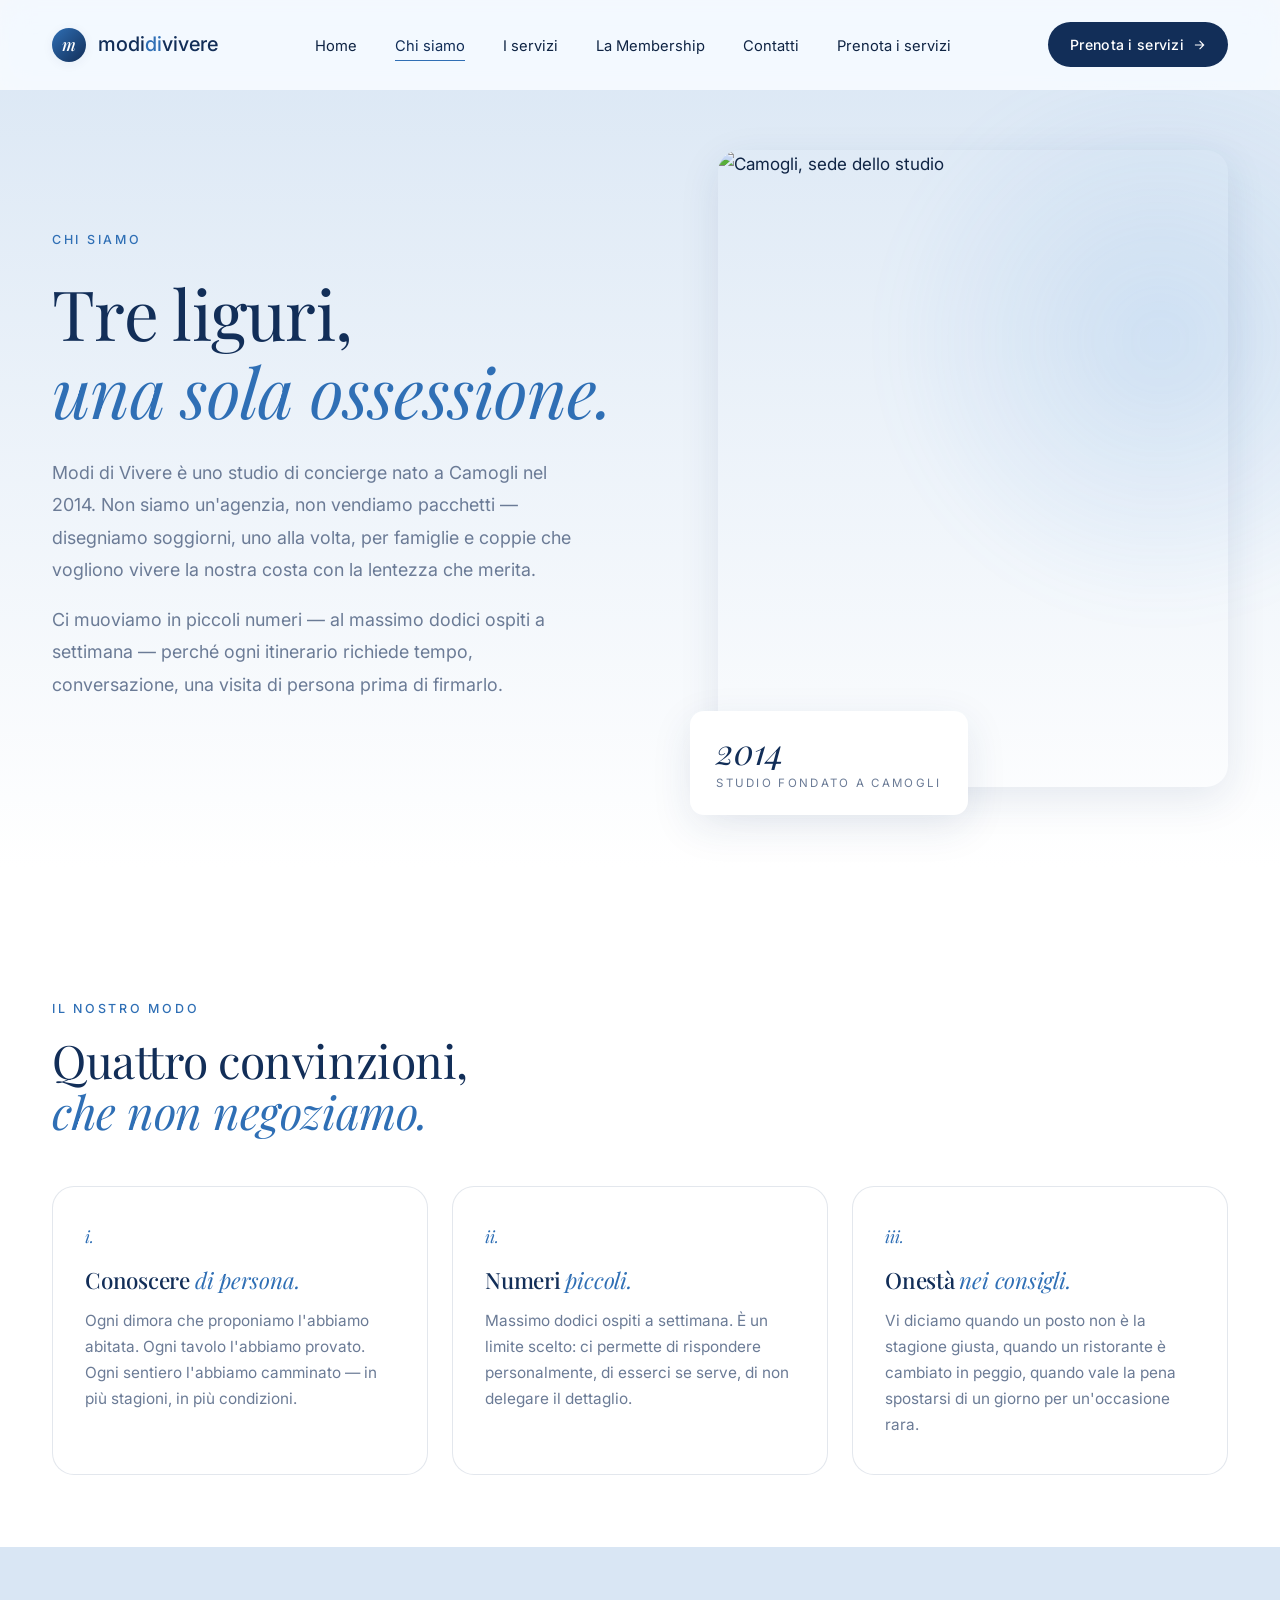
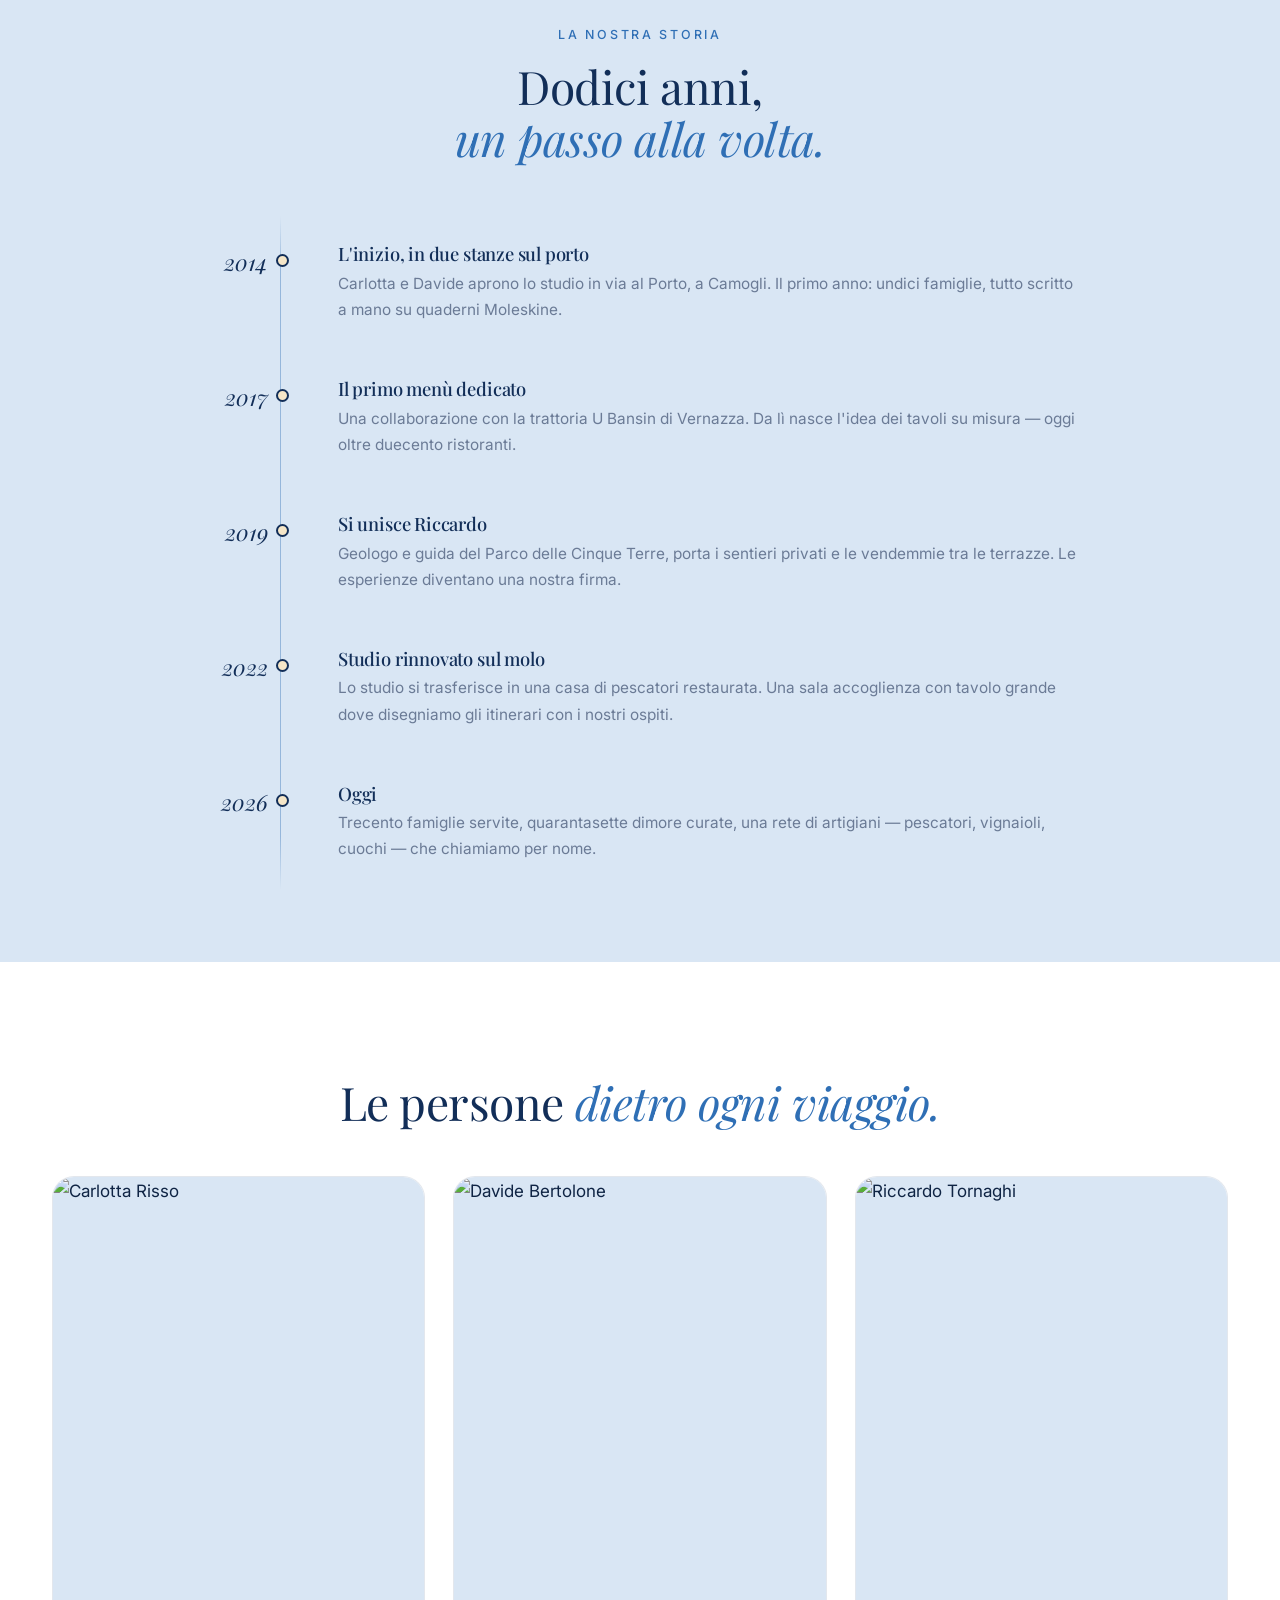
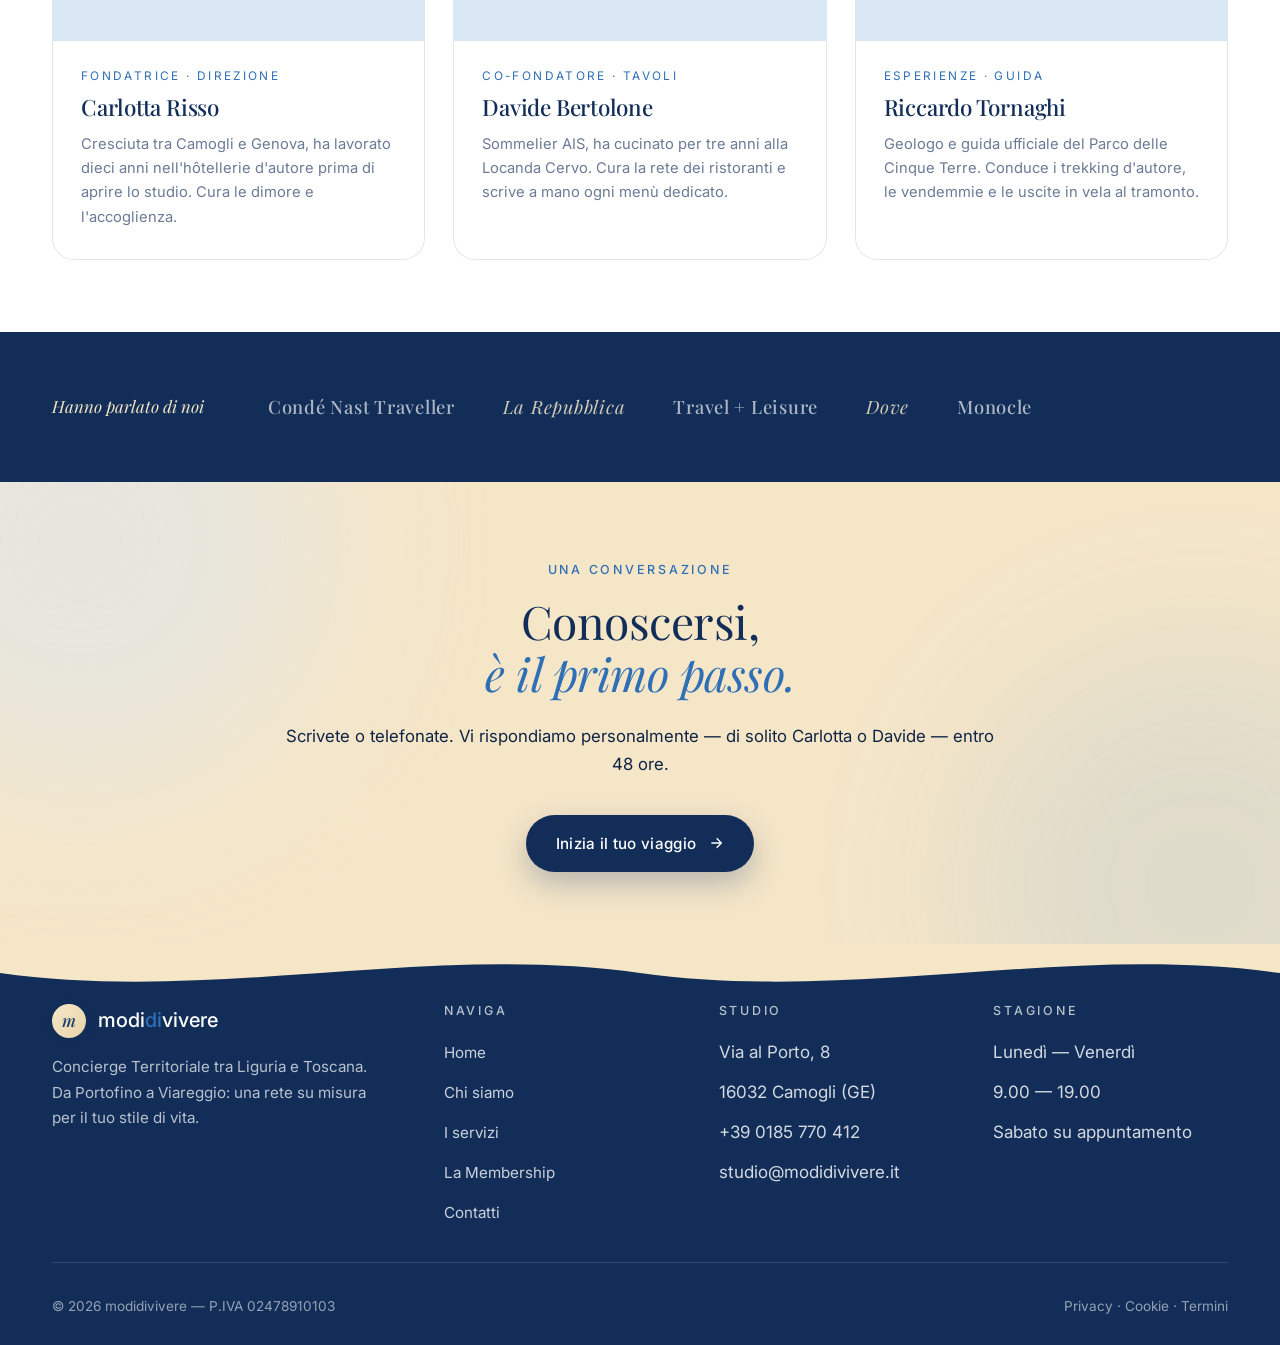
==== chi-siamo.html @ a349a798 "Initial commit — sito modidivivere pronto per Netlify - Rimosso banner aux (accreditamento/login) da" ====
<!doctype html>
<html lang="it">
<head>
<meta charset="utf-8">
<meta name="viewport" content="width=device-width, initial-scale=1">
<title>Chi siamo — modidivivere</title>
<link rel="preconnect" href="https://fonts.googleapis.com">
<link rel="preconnect" href="https://fonts.gstatic.com" crossorigin>
<link href="https://fonts.googleapis.com/css2?family=Playfair+Display:ital,wght@0,400;0,500;0,600;1,400;1,500&family=Inter:wght@300;400;500;600&display=swap" rel="stylesheet">
<link rel="stylesheet" href="styles.css">
<style>
.brand-name { font-family: var(--sans); font-weight: 500; letter-spacing: 0; }
.brand-name em { font-style: normal; font-weight: 500; color: var(--sea); }
</style>


<style>
/* —— Tweak modes — Stagione (palette/imagery) —— */
body[data-stagione="estate"]   { /* default — bright sky/sea, sand */ }
body[data-stagione="autunno"] {
  --sky: #F8E8D4;
  --sand: #E8C9A0;
  --sand-deep: #C99A6A;
  --sea: #B8763C;
  --navy: #5A2E18;
  --navy-soft: #7A4528;
  --ink: #3A1E0E;
  --muted: #8A6A52;
  --line: rgba(90, 46, 24, 0.14);
}
body[data-stagione="inverno"] {
  --sky: #E8EEF4;
  --sand: #D8DEE6;
  --sand-deep: #B8C2CE;
  --sea: #6B7B96;
  --navy: #1F2933;
  --navy-soft: #38444F;
  --ink: #14181E;
  --muted: #6B7280;
  --line: rgba(31, 41, 51, 0.14);
}
/* Seasonal hue overlay on hero/team imagery */
body[data-stagione="autunno"] .cs-hero-visual .frame img,
body[data-stagione="autunno"] .member-img img {
  filter: sepia(0.18) saturate(1.05) hue-rotate(-8deg) brightness(0.96);
}
body[data-stagione="inverno"] .cs-hero-visual .frame img,
body[data-stagione="inverno"] .member-img img {
  filter: saturate(0.55) brightness(0.95) contrast(1.02);
}
body[data-stagione="autunno"] .cs-hero,
body[data-stagione="autunno"] .story  { background: linear-gradient(180deg, var(--sky) 0%, white 100%); }
body[data-stagione="inverno"] .cs-hero,
body[data-stagione="inverno"] .story  { background: linear-gradient(180deg, var(--sky) 0%, white 100%); }
body[data-stagione="autunno"] .cs-closing { background: var(--sand); }
body[data-stagione="inverno"] .cs-closing { background: var(--sand); }

/* —— Tweak modes — Densità (whitespace/scale) —— */
body[data-densita="editoriale"] {
  --pad-section: 72px;
  --hero-img-ar: 3 / 4;
  --member-ar: 3 / 4;
  --serif-scale: 1.12;
}
body[data-densita="attuale"] {
  --pad-section: 72px;
  --hero-img-ar: 4 / 5;
  --member-ar: 4 / 5;
  --serif-scale: 1;
}
body[data-densita="compatto"] {
  --pad-section: 72px;
  --hero-img-ar: 16 / 11;
  --member-ar: 1 / 1;
  --serif-scale: 0.88;
}
.cs-hero    { padding: 160px 0 100px; }
.values, .story, .team { padding: var(--pad-section, 72px) 0; }
.cs-closing { padding: var(--pad-section, 72px) 0; }
.cs-hero-visual .frame { aspect-ratio: var(--hero-img-ar, 4 / 5); }
.member-img { aspect-ratio: var(--member-ar, 4 / 5); }
.cs-hero h1, .values-head h2, .story-head h2, .team-head h2, .cs-closing h2 {
  font-size: calc(clamp(2rem, 3.6vw, 3.2rem) * var(--serif-scale, 1));
}
.cs-hero h1 {
  font-size: calc(clamp(2.6rem, 5.4vw, 4.6rem) * var(--serif-scale, 1));
}
/* Compact: tighter card padding & gaps */
body[data-densita="compatto"] .value-card { padding: 24px 22px; }
body[data-densita="compatto"] .values-grid { gap: 14px; }
body[data-densita="compatto"] .team-grid { gap: 18px; }
body[data-densita="compatto"] .member-body { padding: 18px 20px 22px; }
body[data-densita="compatto"] .t-row { padding: 16px 0; }
/* Editorial: more breathing room */
body[data-densita="editoriale"] .value-card { padding: 48px 40px; }
body[data-densita="editoriale"] .values-grid { gap: 32px; }
body[data-densita="editoriale"] .team-grid { gap: 36px; }
body[data-densita="editoriale"] .t-row { padding: 38px 0; }

/* —— Tweak — Voce (subtle stylistic shift) —— */
body[data-voce="amici"] {
  --serif: 'Playfair Display', Georgia, serif;
}
body[data-voce="amici"] h1 em,
body[data-voce="amici"] h2 em,
body[data-voce="amici"] h3 em { letter-spacing: 0.01em; }
/* Voce shows/hides parallel copy versions */
.voice-studio { display: inline; }
.voice-amici  { display: none; }
body[data-voce="amici"] .voice-studio { display: none; }
body[data-voce="amici"] .voice-amici  { display: inline; }

/* —— Chi siamo page —— */
.cs-hero {
  padding: 150px 0 80px;
  background: linear-gradient(180deg, var(--sky) 0%, white 100%);
  position: relative;
  overflow: hidden;
}
.cs-hero::before {
  content: '';
  position: absolute;
  top: 60px; right: -160px;
  width: 560px; height: 560px;
  border-radius: 50%;
  background: radial-gradient(circle, rgba(74,144,217,0.16) 0%, transparent 70%);
  filter: blur(20px);
}
.cs-hero-grid {
  display: grid;
  grid-template-columns: 1.15fr 1fr;
  gap: 80px;
  align-items: center;
  position: relative;
}
.cs-hero h1 {
  font-size: clamp(2.6rem, 5.4vw, 4.6rem);
  margin: 22px 0 28px;
}
.cs-hero h1 em { font-style: italic; color: var(--sea); font-weight: 400; }
.cs-hero p.lead {
  color: var(--muted);
  font-size: 1.12rem;
  line-height: 1.8;
  max-width: 540px;
  margin-bottom: 12px;
}
.cs-hero p.lead + p.lead { margin-top: 18px; }

.cs-hero-visual {
  position: relative;
}
.cs-hero-visual .frame {
  border-radius: var(--radius-lg);
  overflow: hidden;
  aspect-ratio: 4 / 5;
  box-shadow: var(--shadow-md);
}
.cs-hero-visual .frame img {
  width: 100%; height: 100%;
  object-fit: cover;
  transition: transform 1.2s ease;
}
.cs-hero-visual:hover .frame img { transform: scale(1.04); }
.cs-hero-visual .since {
  position: absolute;
  bottom: -28px; left: -28px;
  background: white;
  padding: 22px 26px;
  border-radius: var(--radius);
  box-shadow: var(--shadow-md);
}
.cs-hero-visual .since .num {
  font-family: var(--serif);
  font-size: 2.2rem;
  font-style: italic;
  color: var(--navy);
  line-height: 1;
}
.cs-hero-visual .since .lbl {
  display: block;
  margin-top: 6px;
  font-size: 0.72rem;
  letter-spacing: 0.2em;
  text-transform: uppercase;
  color: var(--muted);
}

/* —— Manifesto / valori —— */
.values {
  padding: 72px 0;
  background: white;
}
.values-head { max-width: 720px; margin-bottom: 48px; }
.values-head h2 { margin-top: 14px; }
.values-head h2 em { font-style: italic; color: var(--sea); font-weight: 400; }
.values-grid {
  display: grid;
  grid-template-columns: repeat(3, 1fr);
  gap: 24px;
}
.value-card {
  padding: 36px 32px;
  background: white;
  border: 1px solid var(--line);
  border-radius: var(--radius-lg);
  transition: transform 0.5s ease, box-shadow 0.5s ease, border-color 0.5s ease;
}
.value-card:hover {
  transform: translateY(-4px);
  box-shadow: var(--shadow-md);
  border-color: rgba(74, 144, 217, 0.3);
}
.value-card .num {
  font-family: var(--serif);
  font-style: italic;
  font-size: 1.05rem;
  color: var(--sea);
  margin-bottom: 18px;
}
.value-card h3 {
  font-size: 1.4rem;
  margin-bottom: 14px;
}
.value-card h3 em { font-style: italic; color: var(--sea); font-weight: 400; }
.value-card p {
  color: var(--muted);
  font-size: 0.96rem;
  line-height: 1.7;
}

/* —— Storia (timeline) —— */
.story {
  padding: 72px 0;
  background: var(--sky);
}
.story-head { text-align: center; margin-bottom: 52px; max-width: 680px; margin-left: auto; margin-right: auto; }
.story-head h2 { margin-top: 14px; }
.story-head h2 em { font-style: italic; color: var(--sea); font-weight: 400; }

.timeline {
  position: relative;
  max-width: 880px;
  margin: 0 auto;
}
.timeline::before {
  content: '';
  position: absolute;
  left: 80px; top: 0; bottom: 0;
  width: 1px;
  background: linear-gradient(to bottom, transparent, var(--sea) 8%, var(--sea) 92%, transparent);
  opacity: 0.4;
}
.t-row {
  display: grid;
  grid-template-columns: 80px 1fr;
  gap: 40px;
  padding: 28px 0;
  position: relative;
}
.t-row .year {
  font-family: var(--serif);
  font-style: italic;
  font-size: 1.4rem;
  color: var(--navy);
  text-align: right;
  padding-right: 12px;
}
.t-row::before {
  content: '';
  position: absolute;
  left: 76px; top: 38px;
  width: 9px; height: 9px;
  border-radius: 50%;
  background: var(--sand);
  border: 2px solid var(--navy);
  z-index: 1;
}
.t-row .body {
  padding-left: 18px;
}
.t-row .body h4 {
  font-family: var(--serif);
  font-size: 1.15rem;
  font-weight: 500;
  color: var(--navy);
  margin-bottom: 6px;
}
.t-row .body p {
  color: var(--muted);
  font-size: 0.96rem;
  line-height: 1.7;
}

/* —— Team —— */
.team {
  padding: 72px 0;
  background: white;
}
.team-head { text-align: center; margin-bottom: 48px; max-width: 680px; margin-left: auto; margin-right: auto; }
.team-head h2 { margin-top: 14px; }
.team-head h2 em { font-style: italic; color: var(--sea); font-weight: 400; }

.team-grid {
  display: grid;
  grid-template-columns: repeat(3, 1fr);
  gap: 28px;
}
.member {
  background: white;
  border-radius: var(--radius-lg);
  overflow: hidden;
  border: 1px solid var(--line);
  transition: transform 0.5s ease, box-shadow 0.5s ease;
}
.member:hover { transform: translateY(-4px); box-shadow: var(--shadow-md); }
.member-img {
  aspect-ratio: 4 / 5;
  background: var(--sky);
  position: relative;
  overflow: hidden;
}
.member-img img {
  width: 100%; height: 100%;
  object-fit: cover;
  transition: transform 1.2s ease;
}
.member:hover .member-img img { transform: scale(1.05); }
.member-body { padding: 26px 28px 30px; }
.member-body .role {
  font-size: 0.74rem;
  letter-spacing: 0.2em;
  text-transform: uppercase;
  color: var(--sea);
  margin-bottom: 8px;
}
.member-body h3 {
  font-size: 1.4rem;
  margin-bottom: 12px;
}
.member-body p {
  color: var(--muted);
  font-size: 0.92rem;
  line-height: 1.65;
}

/* —— Press strip —— */
.press {
  padding: 60px 0;
  background: var(--navy);
  color: white;
}
.press-inner {
  display: grid;
  grid-template-columns: auto 1fr;
  gap: 64px;
  align-items: center;
}
.press-inner .lbl {
  font-family: var(--serif);
  font-style: italic;
  font-size: 1.05rem;
  color: var(--sand);
}
.press-inner .marks {
  display: flex;
  flex-wrap: wrap;
  align-items: center;
  gap: 48px;
  color: rgba(255, 255, 255, 0.65);
  font-family: var(--serif);
  font-size: 1.15rem;
  font-weight: 500;
}
.press-inner .marks span {
  letter-spacing: 0.04em;
  transition: color 0.3s ease;
}
.press-inner .marks span:hover { color: white; }
.press-inner .marks span.italic {
  font-style: italic;
  color: rgba(245, 230, 200, 0.85);
}

/* —— Closing —— */
.cs-closing {
  padding: 72px 0;
  background: var(--sand);
  text-align: center;
  position: relative;
  overflow: hidden;
}
.cs-closing::before, .cs-closing::after {
  content: '';
  position: absolute;
  width: 480px; height: 480px;
  border-radius: 50%;
  filter: blur(80px);
  opacity: 0.5;
  z-index: 0;
}
.cs-closing::before { left: -160px; top: -180px; background: var(--sky); }
.cs-closing::after  { right: -160px; bottom: -180px; background: rgba(74, 144, 217, 0.25); }
.cs-closing-inner { position: relative; z-index: 1; max-width: 720px; margin: 0 auto; }
.cs-closing h2 { margin-bottom: 22px; }
.cs-closing h2 em { font-style: italic; color: var(--sea); font-weight: 400; }
.cs-closing p {
  color: var(--ink);
  font-size: 1.05rem;
  line-height: 1.7;
  margin-bottom: 36px;
  opacity: 0.85;
}

@media (max-width: 980px) {
  .cs-hero-grid { grid-template-columns: 1fr; gap: 56px; }
  .cs-hero-visual .since { left: 0; }
  .values-grid { grid-template-columns: 1fr; }
  .team-grid { grid-template-columns: 1fr 1fr; }
  .press-inner { grid-template-columns: 1fr; gap: 24px; }
}
@media (max-width: 560px) {
  .team-grid { grid-template-columns: 1fr; }
  .timeline::before { left: 60px; }
  .t-row { grid-template-columns: 60px 1fr; gap: 24px; }
  .t-row::before { left: 56px; }
}
</style>
</head>
<body data-stagione="estate" data-voce="studio" data-densita="attuale">


<!-- Navigation -->
<nav class="nav">
  <div class="nav-inner">
    <a href="index.html" class="brand">
      <span class="brand-mark">m</span>
      <span class="brand-name">modi<em>di</em>vivere</span>
    </a>
    <ul class="nav-links">
      <li><a href="index.html">Home</a></li>
      <li><a href="chi-siamo.html" class="active">Chi siamo</a></li>
      <li><a href="servizi.html">I servizi</a></li>
      <li><a href="membership.html">La Membership</a></li>
      <li><a href="contatti.html">Contatti</a></li>
    </ul>
    <a href="contatti.html" class="nav-cta">
      Prenota i servizi
      <svg width="14" height="14" viewBox="0 0 24 24" fill="none" stroke="currentColor" stroke-width="2"><path d="M5 12h14M13 5l7 7-7 7"/></svg>
    </a>
    <button class="menu-btn" aria-label="Menu" aria-expanded="false">
      <svg class="icon-hamburger" width="24" height="24" viewBox="0 0 24 24" fill="none" stroke="currentColor" stroke-width="2"><path d="M3 6h18M3 12h18M3 18h18"/></svg>
      <svg class="icon-close" width="24" height="24" viewBox="0 0 24 24" fill="none" stroke="currentColor" stroke-width="2"><path d="M18 6L6 18M6 6l12 12"/></svg>
    </button>
  </div>
</nav>

<!-- ——— Hero ——— -->
<header class="cs-hero" data-screen-label="04 Chi siamo — Hero">
  <div class="container">
    <div class="cs-hero-grid">
      <div>
        <span class="eyebrow reveal">Chi siamo</span>
        <h1 class="reveal delay-1"><span class="voice-studio">Tre liguri,<br><em>una sola ossessione.</em></span><span class="voice-amici">Tre amici di costa,<br><em>una sola passione.</em></span></h1>
        <p class="lead reveal delay-2"><span class="voice-studio">Modi di Vivere è uno studio di concierge nato a Camogli nel 2014. Non siamo un'agenzia, non vendiamo pacchetti — disegniamo soggiorni, uno alla volta, per famiglie e coppie che vogliono vivere la nostra costa con la lentezza che merita.</span><span class="voice-amici">Modi di Vivere è nato a Camogli nel 2014. Non siamo un'agenzia e non vendiamo pacchetti — ti disegniamo una settimana addosso, una alla volta, perché tu possa vivere la nostra costa con calma vera.</span></p>
        <p class="lead reveal delay-3"><span class="voice-studio">Ci muoviamo in piccoli numeri — al massimo dodici ospiti a settimana — perché ogni itinerario richiede tempo, conversazione, una visita di persona prima di firmarlo.</span><span class="voice-amici">Ci teniamo piccoli — al massimo dodici ospiti a settimana — perché ogni viaggio chiede tempo, una chiacchierata vera, e una visita di persona prima di darti la nostra parola.</span></p>
      </div>
      <div class="cs-hero-visual reveal delay-2">
        <div class="frame">
          <img src="https://images.unsplash.com/photo-1516483638261-f4dbaf036963?w=1000&q=80&auto=format&fit=crop" alt="Camogli, sede dello studio">
        </div>
        <div class="since">
          <div class="num">2014</div>
          <span class="lbl">Studio fondato a Camogli</span>
        </div>
      </div>
    </div>
  </div>
</header>

<!-- Wave divider -->
<div class="wave-divider" aria-hidden="true">
  <svg viewBox="0 0 1440 60" preserveAspectRatio="none">
    <path d="M0,30 C240,60 480,0 720,30 C960,60 1200,0 1440,30 L1440,60 L0,60 Z" fill="#FFFFFF"/>
  </svg>
</div>

<!-- ——— Valori ——— -->
<section class="values" data-screen-label="04 Chi siamo — Valori">
  <div class="container">
    <div class="values-head">
      <span class="eyebrow reveal">Il nostro modo</span>
      <h2 class="reveal delay-1">Quattro convinzioni,<br><em>che non negoziamo.</em></h2>
    </div>
    <div class="values-grid">
      <article class="value-card reveal">
        <div class="num">i.</div>
        <h3>Conoscere <em>di persona.</em></h3>
        <p><span class="voice-studio">Ogni dimora che proponiamo l'abbiamo abitata. Ogni tavolo l'abbiamo provato. Ogni sentiero l'abbiamo camminato — in più stagioni, in più condizioni.</span><span class="voice-amici">Ogni casa che ti proponiamo l'abbiamo dormita. Ogni tavolo l'abbiamo provato. Ogni sentiero l'abbiamo camminato — in tutte le stagioni.</span></p>
      </article>
      <article class="value-card reveal delay-1">
        <div class="num">ii.</div>
        <h3>Numeri <em>piccoli.</em></h3>
        <p><span class="voice-studio">Massimo dodici ospiti a settimana. È un limite scelto: ci permette di rispondere personalmente, di esserci se serve, di non delegare il dettaglio.</span><span class="voice-amici">Massimo dodici ospiti a settimana. È una scelta: così ti rispondiamo noi, ci siamo se serve, e non passiamo il dettaglio a nessun altro.</span></p>
      </article>
      <article class="value-card reveal delay-2">
        <div class="num">iii.</div>
        <h3>Onestà <em>nei consigli.</em></h3>
        <p><span class="voice-studio">Vi diciamo quando un posto non è la stagione giusta, quando un ristorante è cambiato in peggio, quando vale la pena spostarsi di un giorno per un'occasione rara.</span><span class="voice-amici">Te lo diciamo quando un posto non è la stagione giusta, quando un ristorante è cambiato in peggio, quando vale la pena spostarsi di un giorno per qualcosa di raro.</span></p>
      </article>
    </div>
  </div>
</section>

<!-- ——— Storia ——— -->
<section class="story" data-screen-label="04 Chi siamo — Storia">
  <div class="container">
    <div class="story-head">
      <span class="eyebrow reveal">La nostra storia</span>
      <h2 class="reveal delay-1">Dodici anni,<br><em>un passo alla volta.</em></h2>
    </div>
    <div class="timeline">
      <div class="t-row reveal">
        <div class="year">2014</div>
        <div class="body">
          <h4>L'inizio, in due stanze sul porto</h4>
          <p>Carlotta e Davide aprono lo studio in via al Porto, a Camogli. Il primo anno: undici famiglie, tutto scritto a mano su quaderni Moleskine.</p>
        </div>
      </div>
      <div class="t-row reveal">
        <div class="year">2017</div>
        <div class="body">
          <h4>Il primo menù dedicato</h4>
          <p>Una collaborazione con la trattoria U Bansin di Vernazza. Da lì nasce l'idea dei tavoli su misura — oggi oltre duecento ristoranti.</p>
        </div>
      </div>
      <div class="t-row reveal">
        <div class="year">2019</div>
        <div class="body">
          <h4>Si unisce Riccardo</h4>
          <p>Geologo e guida del Parco delle Cinque Terre, porta i sentieri privati e le vendemmie tra le terrazze. Le esperienze diventano una nostra firma.</p>
        </div>
      </div>
      <div class="t-row reveal">
        <div class="year">2022</div>
        <div class="body">
          <h4>Studio rinnovato sul molo</h4>
          <p>Lo studio si trasferisce in una casa di pescatori restaurata. Una sala accoglienza con tavolo grande dove disegniamo gli itinerari con i nostri ospiti.</p>
        </div>
      </div>
      <div class="t-row reveal">
        <div class="year">2026</div>
        <div class="body">
          <h4>Oggi</h4>
          <p>Trecento famiglie servite, quarantasette dimore curate, una rete di artigiani — pescatori, vignaioli, cuochi — che chiamiamo per nome.</p>
        </div>
      </div>
    </div>
  </div>
</section>

<!-- ——— Team ——— -->
<section class="team" data-screen-label="04 Chi siamo — Team">
  <div class="container">
    <div class="team-head">
      <span class="eyebrow reveal">Lo studio</span>
      <h2 class="reveal delay-1">Le persone <em>dietro ogni viaggio.</em></h2>
    </div>
    <div class="team-grid">
      <article class="member reveal">
        <div class="member-img">
          <img src="https://images.unsplash.com/photo-1573496359142-b8d87734a5a2?w=800&q=80&auto=format&fit=crop" alt="Carlotta Risso">
        </div>
        <div class="member-body">
          <div class="role">Fondatrice · Direzione</div>
          <h3>Carlotta Risso</h3>
          <p>Cresciuta tra Camogli e Genova, ha lavorato dieci anni nell'hôtellerie d'autore prima di aprire lo studio. Cura le dimore e l'accoglienza.</p>
        </div>
      </article>
      <article class="member reveal delay-1">
        <div class="member-img">
          <img src="https://images.unsplash.com/photo-1507003211169-0a1dd7228f2d?w=800&q=80&auto=format&fit=crop" alt="Davide Bertolone">
        </div>
        <div class="member-body">
          <div class="role">Co-fondatore · Tavoli</div>
          <h3>Davide Bertolone</h3>
          <p>Sommelier AIS, ha cucinato per tre anni alla Locanda Cervo. Cura la rete dei ristoranti e scrive a mano ogni menù dedicato.</p>
        </div>
      </article>
      <article class="member reveal delay-2">
        <div class="member-img">
          <img src="https://images.unsplash.com/photo-1530268729831-4b0b9e170218?w=800&q=80&auto=format&fit=crop" alt="Riccardo Tornaghi">
        </div>
        <div class="member-body">
          <div class="role">Esperienze · Guida</div>
          <h3>Riccardo Tornaghi</h3>
          <p>Geologo e guida ufficiale del Parco delle Cinque Terre. Conduce i trekking d'autore, le vendemmie e le uscite in vela al tramonto.</p>
        </div>
      </article>
    </div>
  </div>
</section>

<!-- ——— Press ——— -->
<section class="press">
  <div class="container">
    <div class="press-inner">
      <span class="lbl reveal">Hanno parlato di noi</span>
      <div class="marks reveal delay-1">
        <span>Condé Nast Traveller</span>
        <span class="italic">La Repubblica</span>
        <span>Travel + Leisure</span>
        <span class="italic">Dove</span>
        <span>Monocle</span>
      </div>
    </div>
  </div>
</section>

<!-- ——— Closing ——— -->
<section class="cs-closing">
  <div class="container">
    <div class="cs-closing-inner">
      <span class="eyebrow reveal">Una conversazione</span>
      <h2 class="reveal delay-1" style="margin-top: 14px;"><span class="voice-studio">Conoscersi,<br><em>è il primo passo.</em></span><span class="voice-amici">Conoscerci,<br><em>è il primo passo.</em></span></h2>
      <p class="reveal delay-2"><span class="voice-studio">Scrivete o telefonate. Vi rispondiamo personalmente — di solito Carlotta o Davide — entro 48 ore.</span><span class="voice-amici">Scrivici o chiamaci. Ti risponde uno di noi — di solito Carlotta o Davide — entro 48 ore.</span></p>
      <div class="reveal delay-3">
        <a href="contatti.html" class="btn btn-primary cta-float">
          Inizia il tuo viaggio
          <svg class="arrow" width="16" height="16" viewBox="0 0 24 24" fill="none" stroke="currentColor" stroke-width="2"><path d="M5 12h14M13 5l7 7-7 7"/></svg>
        </a>
      </div>
    </div>
  </div>
</section>

<!-- ——— Footer ——— -->
<footer class="footer on-sand">
  <div class="container">
    <div class="footer-grid">
      <div class="footer-brand">
        <a href="index.html" class="brand" style="color:white;">
          <span class="brand-mark" style="background:linear-gradient(135deg, #F5E6C8, #E8D4A8); color:#1B3A6B;">m</span>
          <span class="brand-name" style="color:white;">modi<em>di</em>vivere</span>
        </a>
        <p>Concierge Territoriale tra Liguria e Toscana. Da Portofino a Viareggio: una rete su misura per il tuo stile di vita.</p>
      </div>
      <div>
        <h4>Naviga</h4>
        <ul>
          <li><a href="index.html">Home</a></li>
          <li><a href="chi-siamo.html">Chi siamo</a></li>
          <li><a href="servizi.html">I servizi</a></li>
          <li><a href="membership.html">La Membership</a></li>
          <li><a href="contatti.html">Contatti</a></li>
        </ul>
      </div>
      <div>
        <h4>Studio</h4>
        <ul>
          <li>Via al Porto, 8</li>
          <li>16032 Camogli (GE)</li>
          <li>+39 0185 770 412</li>
          <li>studio@modidivivere.it</li>
        </ul>
      </div>
      <div>
        <h4>Stagione</h4>
        <ul>
          <li>Lunedì — Venerdì</li>
          <li>9.00 — 19.00</li>
          <li>Sabato su appuntamento</li>
        </ul>
      </div>
    </div>
    <div class="footer-bottom">
      <span>© 2026 modidivivere — P.IVA 02478910103</span>
      <span>Privacy · Cookie · Termini</span>
    </div>
  </div>
</footer>

<script src="app.js"></script>

</body>
</html>
---- styles.css ----
/* Modi di Vivere — shared styles */

:root {
  --white: #FFFFFF;
  --sky: #D9E6F4;
  --sea: #2F6FB5;
  --navy: #122E58;
  --navy-soft: #1F427A;
  --sand: #F5E6C8;
  --sand-deep: #E8D4A8;
  --ink: #0F2444;
  --muted: #6B7B96;
  --line: rgba(27, 58, 107, 0.12);
  --shadow-sm: 0 2px 12px rgba(27, 58, 107, 0.06);
  --shadow-md: 0 12px 40px rgba(27, 58, 107, 0.10);
  --shadow-lg: 0 24px 64px rgba(27, 58, 107, 0.16);
  --radius: 14px;
  --radius-lg: 22px;
  --serif: 'Playfair Display', 'Cormorant Garamond', Georgia, serif;
  --sans: 'Inter', system-ui, -apple-system, 'Helvetica Neue', sans-serif;
  --container: 1240px;
}

* { box-sizing: border-box; margin: 0; padding: 0; }

html { scroll-behavior: smooth; }

body {
  font-family: var(--sans);
  font-size: 17px;
  line-height: 1.65;
  color: var(--ink);
  background: var(--white);
  -webkit-font-smoothing: antialiased;
  text-rendering: optimizeLegibility;
}

img { max-width: 100%; display: block; }

a { color: inherit; text-decoration: none; }

h1, h2, h3, h4 {
  font-family: var(--serif);
  font-weight: 500;
  color: var(--navy);
  letter-spacing: -0.01em;
  line-height: 1.12;
  text-wrap: balance;
}

h1 { font-size: clamp(2.4rem, 5.2vw, 4.4rem); font-weight: 400; }
h2 { font-size: clamp(2rem, 3.6vw, 3.2rem); font-weight: 400; }
h3 { font-size: clamp(1.3rem, 1.8vw, 1.7rem); }

p { color: var(--ink); }

.italic { font-style: italic; font-family: var(--serif); font-weight: 400; color: var(--sea); }

.eyebrow {
  font-family: var(--sans);
  font-size: 0.78rem;
  font-weight: 500;
  letter-spacing: 0.22em;
  text-transform: uppercase;
  color: var(--sea);
}

.container {
  max-width: var(--container);
  margin: 0 auto;
  padding: 0 32px;
}

/* ——— Navigation ——— */
.nav {
  position: fixed;
  top: 0; left: 0; right: 0;
  z-index: 100;
  padding: 22px 0;
  background: rgba(255, 255, 255, 0.72);
  backdrop-filter: saturate(180%) blur(14px);
  -webkit-backdrop-filter: saturate(180%) blur(14px);
  border-bottom: 1px solid transparent;
  transition: background 0.3s ease, border-color 0.3s ease, padding 0.3s ease;
}
.nav.scrolled {
  background: rgba(255, 255, 255, 0.92);
  border-bottom-color: var(--line);
  padding: 14px 0;
}
.nav-inner {
  max-width: var(--container);
  margin: 0 auto;
  padding: 0 32px;
  display: flex;
  align-items: center;
  justify-content: space-between;
  gap: 24px;
}
.brand {
  display: flex;
  align-items: center;
  gap: 12px;
  font-family: var(--serif);
  color: var(--navy);
}
.brand-mark {
  width: 34px; height: 34px;
  border-radius: 50%;
  background: linear-gradient(135deg, var(--sea), var(--navy));
  display: grid; place-items: center;
  color: white;
  font-style: italic;
  font-size: 1.05rem;
  font-weight: 500;
  box-shadow: var(--shadow-sm);
}
.brand-name {
  font-size: 1.25rem;
  font-weight: 500;
  letter-spacing: 0.01em;
}
.brand-name em { font-style: italic; font-weight: 400; }

.nav-links {
  display: flex;
  align-items: center;
  gap: 38px;
  list-style: none;
}
.nav-links a {
  font-size: 0.92rem;
  color: var(--ink);
  position: relative;
  padding: 6px 0;
  transition: color 0.2s ease;
}
.nav-links a::after {
  content: '';
  position: absolute;
  bottom: 0; left: 0;
  width: 100%;
  height: 1px;
  background: var(--sea);
  transform: scaleX(0);
  transform-origin: right center;
  transition: transform 0.4s cubic-bezier(0.2, 0.7, 0.2, 1);
}
.nav-links a:hover { color: var(--navy); }
.nav-links a:hover::after,
.nav-links a.active::after {
  transform: scaleX(1);
  transform-origin: left center;
}
.nav-links a.active { color: var(--navy); }

.nav-cta {
  display: inline-flex;
  align-items: center;
  gap: 8px;
  padding: 11px 22px;
  background: var(--navy);
  color: white;
  border-radius: 999px;
  font-size: 0.88rem;
  font-weight: 500;
  letter-spacing: 0.02em;
  transition: transform 0.3s ease, box-shadow 0.3s ease, background 0.3s ease;
}
.nav-cta:hover {
  transform: translateY(-2px);
  box-shadow: 0 10px 24px rgba(27, 58, 107, 0.28);
  background: var(--navy-soft);
}

.menu-btn {
  display: none;
  background: none;
  border: none;
  cursor: pointer;
  color: var(--navy);
  width: 40px; height: 40px;
  border-radius: 8px;
  align-items: center;
  justify-content: center;
  transition: background 0.2s ease;
  flex-shrink: 0;
}
.menu-btn:hover { background: rgba(27, 58, 107, 0.07); }
.menu-btn .icon-close { display: none; }
.nav.menu-open .menu-btn .icon-hamburger { display: none; }
.nav.menu-open .menu-btn .icon-close { display: block; }

/* ——— Buttons ——— */
.btn {
  display: inline-flex;
  align-items: center;
  gap: 12px;
  padding: 16px 30px;
  border: none;
  border-radius: 999px;
  font-family: var(--sans);
  font-size: 0.95rem;
  font-weight: 500;
  letter-spacing: 0.02em;
  cursor: pointer;
  transition: transform 0.35s cubic-bezier(0.2, 0.7, 0.2, 1), box-shadow 0.35s ease, background 0.35s ease;
}
.btn-primary {
  background: var(--navy);
  color: white;
  box-shadow: 0 12px 30px rgba(27, 58, 107, 0.28);
}
.btn-primary:hover {
  transform: translateY(-3px);
  background: var(--navy-soft);
  box-shadow: 0 18px 40px rgba(27, 58, 107, 0.34);
}
.btn-ghost {
  background: rgba(255, 255, 255, 0.92);
  color: var(--navy);
  border: 1px solid var(--line);
  backdrop-filter: blur(12px);
}
.btn-ghost:hover {
  transform: translateY(-3px);
  border-color: var(--sea);
  box-shadow: var(--shadow-md);
}
.btn .arrow {
  display: inline-block;
  transition: transform 0.3s ease;
}
.btn:hover .arrow { transform: translateX(4px); }

/* ——— Wave divider ——— */
.wave-divider {
  width: 100%;
  display: block;
  line-height: 0;
}
.wave-divider svg { width: 100%; height: auto; display: block; }

/* ——— Footer ——— */
.footer {
  background: var(--navy);
  color: rgba(255, 255, 255, 0.82);
  padding: 60px 0 28px;
  position: relative;
  overflow: hidden;
}
.footer::before {
  content: '';
  position: absolute;
  top: -1px; left: 0; right: 0;
  height: 60px;
  background: url("data:image/svg+xml;utf8,<svg xmlns='http://www.w3.org/2000/svg' viewBox='0 0 1440 60' preserveAspectRatio='none'><path d='M0,30 C240,60 480,0 720,30 C960,60 1200,0 1440,30 L1440,0 L0,0 Z' fill='%23ffffff'/></svg>") no-repeat;
  background-size: cover;
}
/* Footer wave variants — match the colour of the section directly above */
.footer.on-sand::before {
  background-image: url("data:image/svg+xml;utf8,<svg xmlns='http://www.w3.org/2000/svg' viewBox='0 0 1440 60' preserveAspectRatio='none'><path d='M0,30 C240,60 480,0 720,30 C960,60 1200,0 1440,30 L1440,0 L0,0 Z' fill='%23F5E6C8'/></svg>");
}
.footer.on-sky::before {
  background-image: url("data:image/svg+xml;utf8,<svg xmlns='http://www.w3.org/2000/svg' viewBox='0 0 1440 60' preserveAspectRatio='none'><path d='M0,30 C240,60 480,0 720,30 C960,60 1200,0 1440,30 L1440,0 L0,0 Z' fill='%23D9E6F4'/></svg>");
}
/* When the section above is also navy, the filled wave disappears — draw a hairline trace instead */
.footer.on-navy::before {
  top: 0;
  height: 28px;
  background-image: url("data:image/svg+xml;utf8,<svg xmlns='http://www.w3.org/2000/svg' viewBox='0 0 1440 28' preserveAspectRatio='none'><path d='M0,14 C240,28 480,0 720,14 C960,28 1200,0 1440,14' fill='none' stroke='%23F5E6C8' stroke-width='1.2' opacity='0.45'/></svg>");
}
.footer-grid {
  display: grid;
  grid-template-columns: 1.5fr 1fr 1fr 1fr;
  gap: 40px;
  margin-bottom: 36px;
}
.footer h4 {
  color: white;
  font-family: var(--sans);
  font-size: 0.78rem;
  font-weight: 500;
  letter-spacing: 0.22em;
  text-transform: uppercase;
  margin-bottom: 20px;
  opacity: 0.7;
}
.footer ul { list-style: none; display: flex; flex-direction: column; gap: 12px; }
.footer ul a {
  color: rgba(255, 255, 255, 0.78);
  font-size: 0.95rem;
  transition: color 0.2s ease;
}
.footer ul a:hover { color: var(--sand); }
.footer-brand p {
  color: rgba(255, 255, 255, 0.7);
  font-size: 0.95rem;
  margin-top: 16px;
  max-width: 320px;
  line-height: 1.7;
}
.footer-bottom {
  display: flex;
  justify-content: space-between;
  align-items: center;
  padding-top: 32px;
  border-top: 1px solid rgba(255, 255, 255, 0.12);
  font-size: 0.85rem;
  color: rgba(255, 255, 255, 0.55);
  flex-wrap: wrap;
  gap: 16px;
}

/* ——— Reveal animation ——— */
.reveal {
  opacity: 0;
  transform: translateY(28px);
  transition: opacity 0.9s cubic-bezier(0.2, 0.7, 0.2, 1), transform 0.9s cubic-bezier(0.2, 0.7, 0.2, 1);
}
.reveal.in {
  opacity: 1;
  transform: translateY(0);
}
.reveal.delay-1 { transition-delay: 0.1s; }
.reveal.delay-2 { transition-delay: 0.22s; }
.reveal.delay-3 { transition-delay: 0.34s; }
.reveal.delay-4 { transition-delay: 0.46s; }

/* ——— Sections common ——— */
section { position: relative; }
.section-pad { padding: 72px 0; }
.section-pad-sm { padding: 48px 0; }

.section-head {
  max-width: 720px;
  margin: 0 auto 64px;
  text-align: center;
}
.section-head .eyebrow { display: block; margin-bottom: 14px; }
.section-head p {
  margin-top: 18px;
  color: var(--muted);
  font-size: 1.05rem;
  line-height: 1.7;
}

/* ——— Image placeholder framing ——— */
.img-frame {
  position: relative;
  border-radius: var(--radius-lg);
  overflow: hidden;
  box-shadow: var(--shadow-md);
  background: var(--sky);
}
.img-frame img {
  width: 100%;
  height: 100%;
  object-fit: cover;
  display: block;
  transition: transform 1.2s cubic-bezier(0.2, 0.7, 0.2, 1);
}
.img-frame:hover img { transform: scale(1.04); }

/* ——— Mobile ——— */
@media (max-width: 880px) {
  .container { padding: 0 22px; }
  .nav-inner { padding: 0 22px; }
  .nav-cta { display: none; }
  .menu-btn { display: flex; }
  .section-pad { padding: 56px 0; }
  .footer-grid { grid-template-columns: 1fr 1fr; gap: 32px; }

  /* Mobile nav panel */
  .nav-links {
    display: flex;
    flex-direction: column;
    position: absolute;
    top: 100%; left: 0; right: 0;
    background: var(--navy);
    padding: 0 22px;
    gap: 0;
    list-style: none;
    max-height: 0;
    overflow: hidden;
    opacity: 0;
    pointer-events: none;
    transition: max-height 0.38s cubic-bezier(0.4, 0, 0.2, 1),
                opacity 0.28s ease,
                padding 0.38s ease;
  }
  .nav.menu-open .nav-links {
    max-height: 480px;
    opacity: 1;
    pointer-events: auto;
    padding: 12px 22px 24px;
  }
  .nav-links li {
    border-bottom: 1px solid rgba(255,255,255,0.09);
  }
  .nav-links li:last-child { border-bottom: none; }
  .nav-links a {
    display: block;
    padding: 16px 0;
    font-size: 1.05rem;
    color: rgba(255,255,255,0.82);
    font-weight: 400;
  }
  .nav-links a:hover,
  .nav-links a.active { color: var(--sand); }
  .nav-links a::after { display: none; }

  /* Mobile CTA inside panel */
  .nav-links a.nav-mobile-cta {
    display: block;
    margin-top: 18px;
    padding: 14px 22px;
    background: white;
    color: var(--navy);
    border-radius: 999px;
    font-weight: 600;
    font-size: 0.95rem;
    text-align: center;
    transition: background 0.2s ease, transform 0.2s ease;
  }
  .nav-links a.nav-mobile-cta:hover {
    background: var(--sand);
    color: var(--navy);
    transform: translateY(-1px);
  }
}
@media (max-width: 520px) {
  .footer-grid { grid-template-columns: 1fr; }
  .footer-bottom { flex-direction: column; align-items: flex-start; }
}
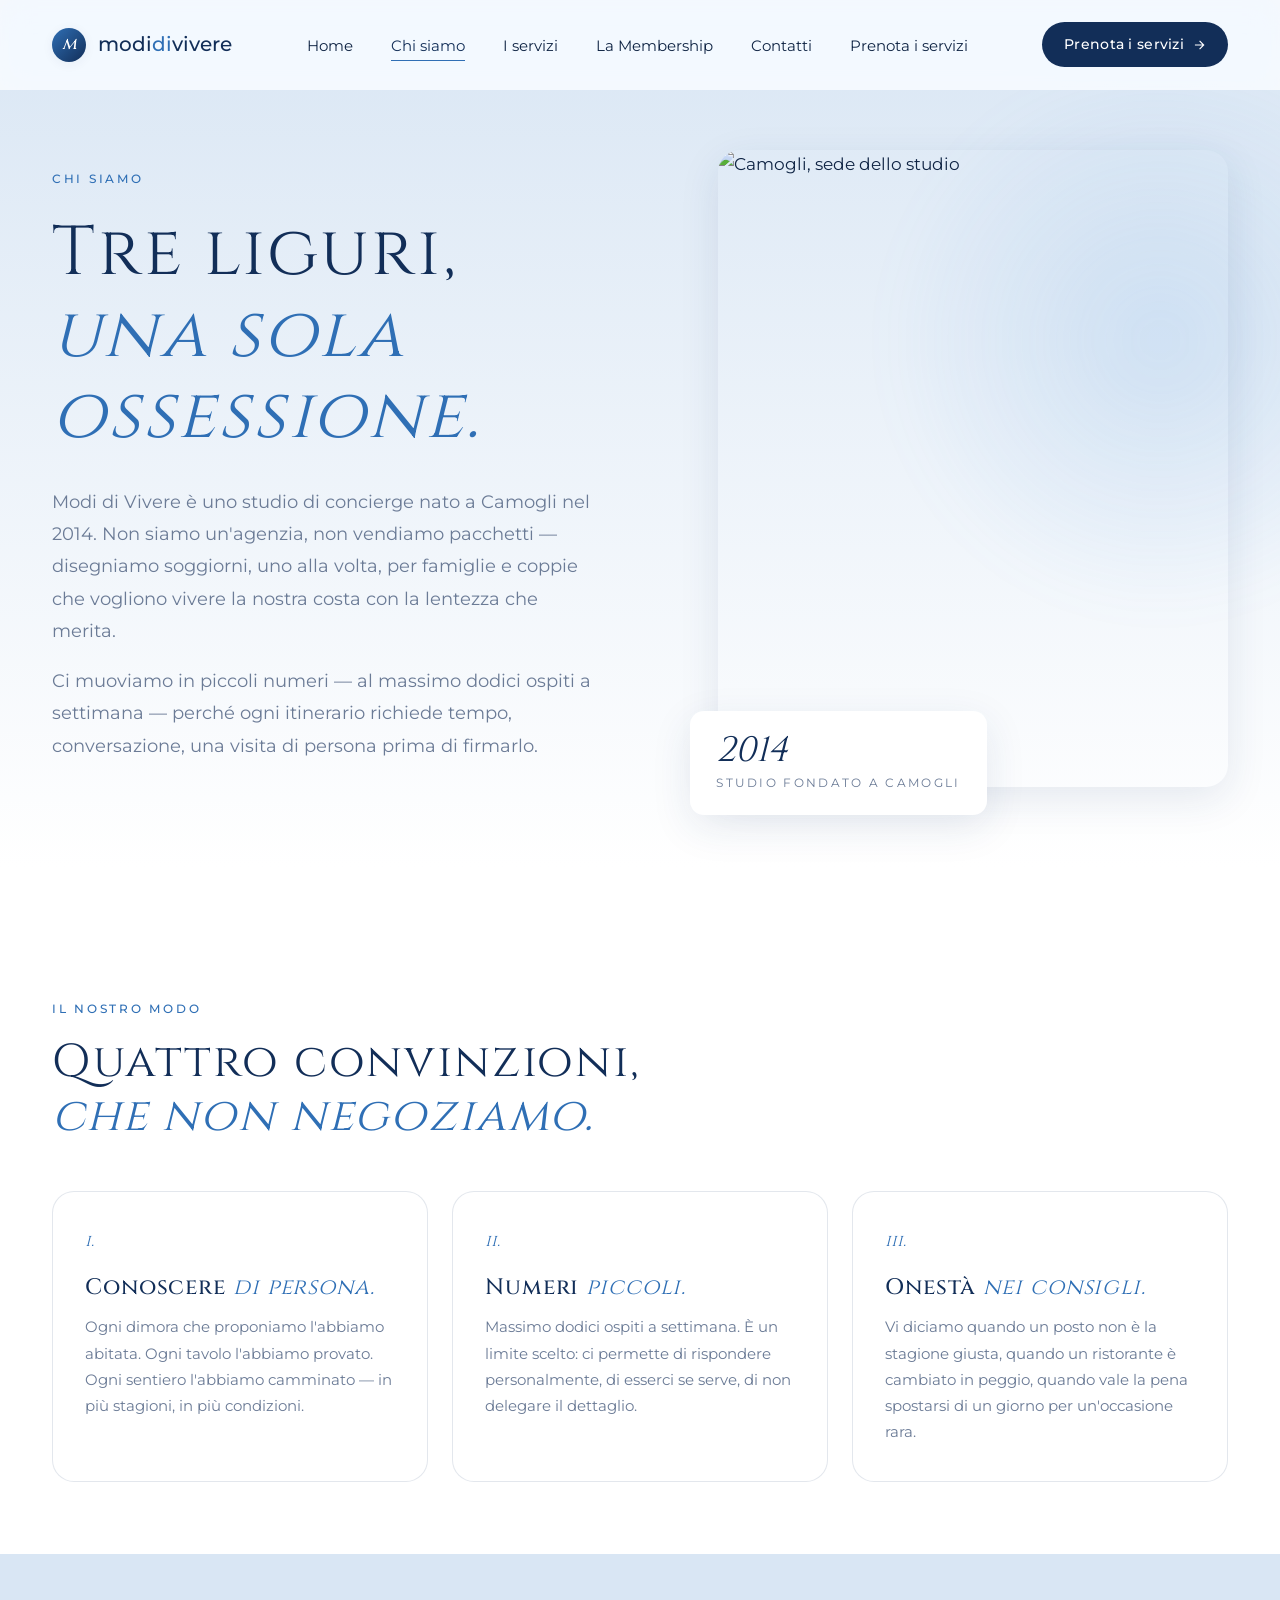
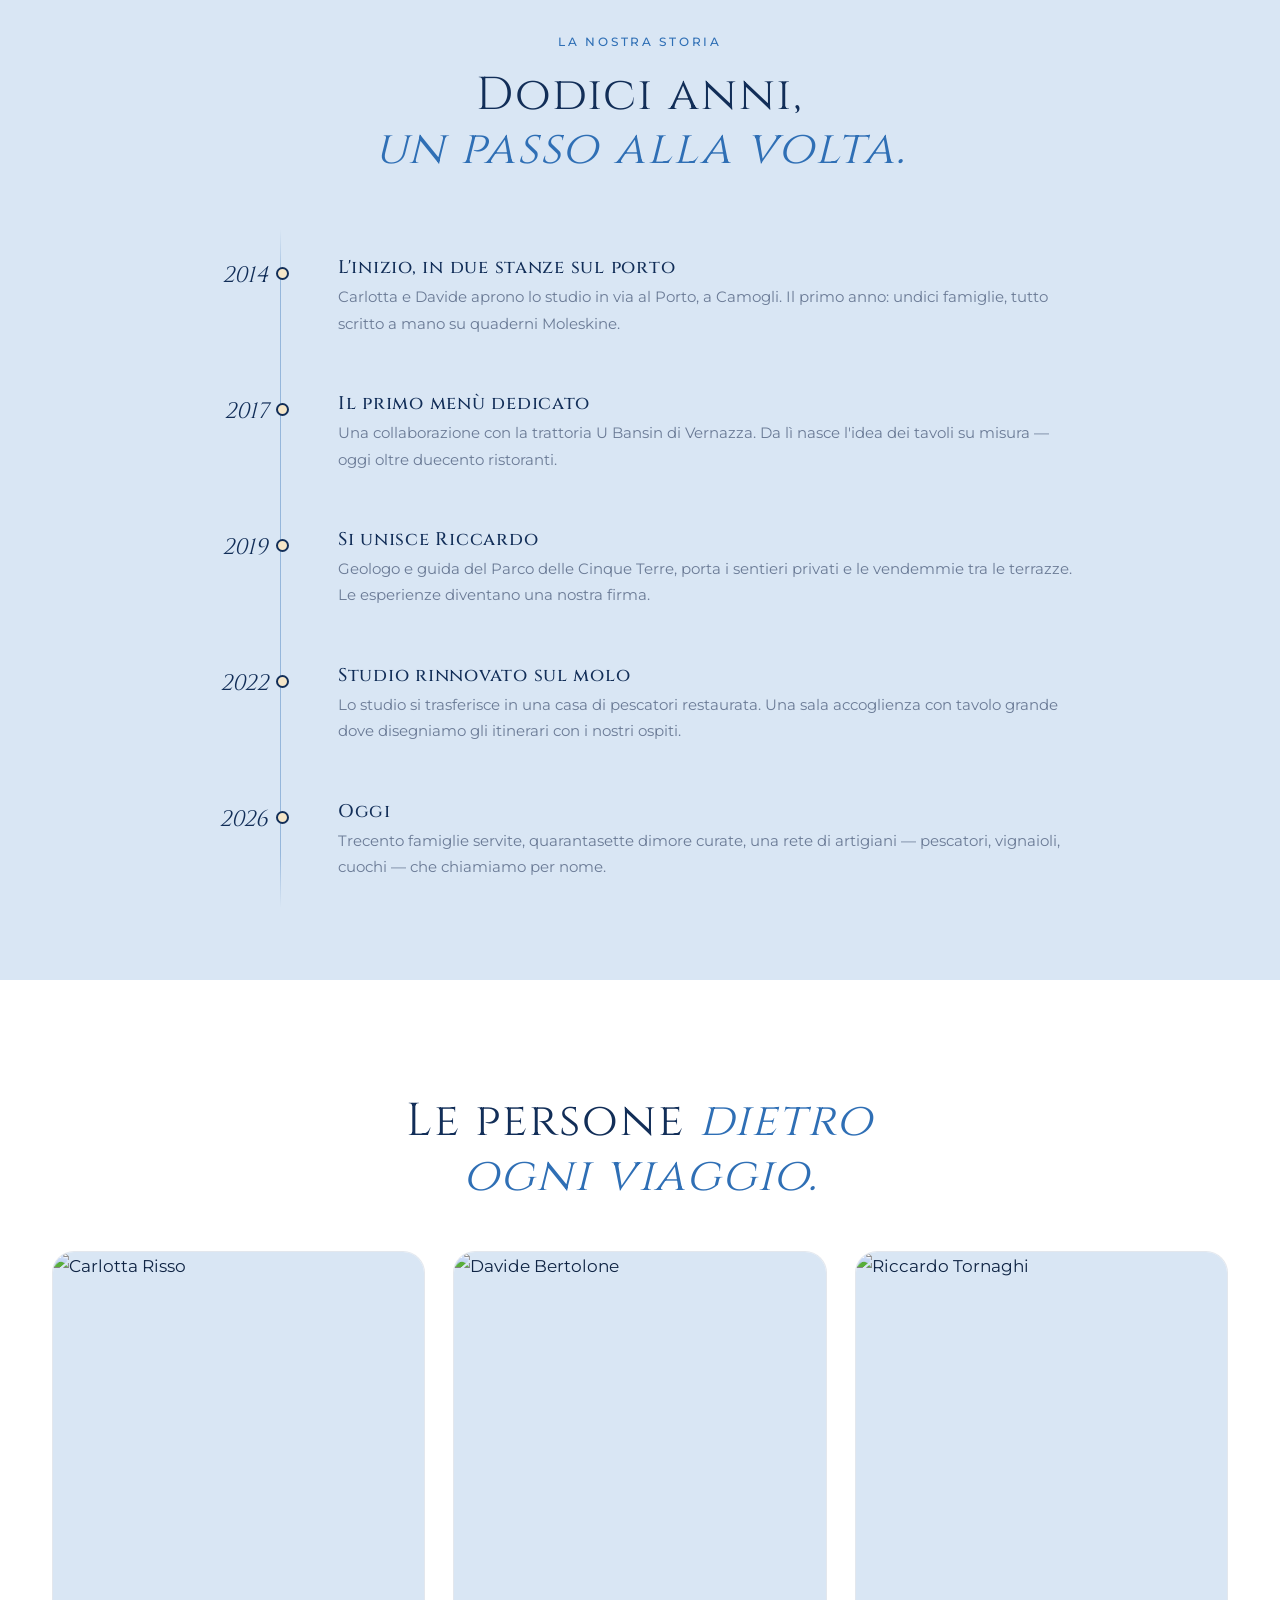
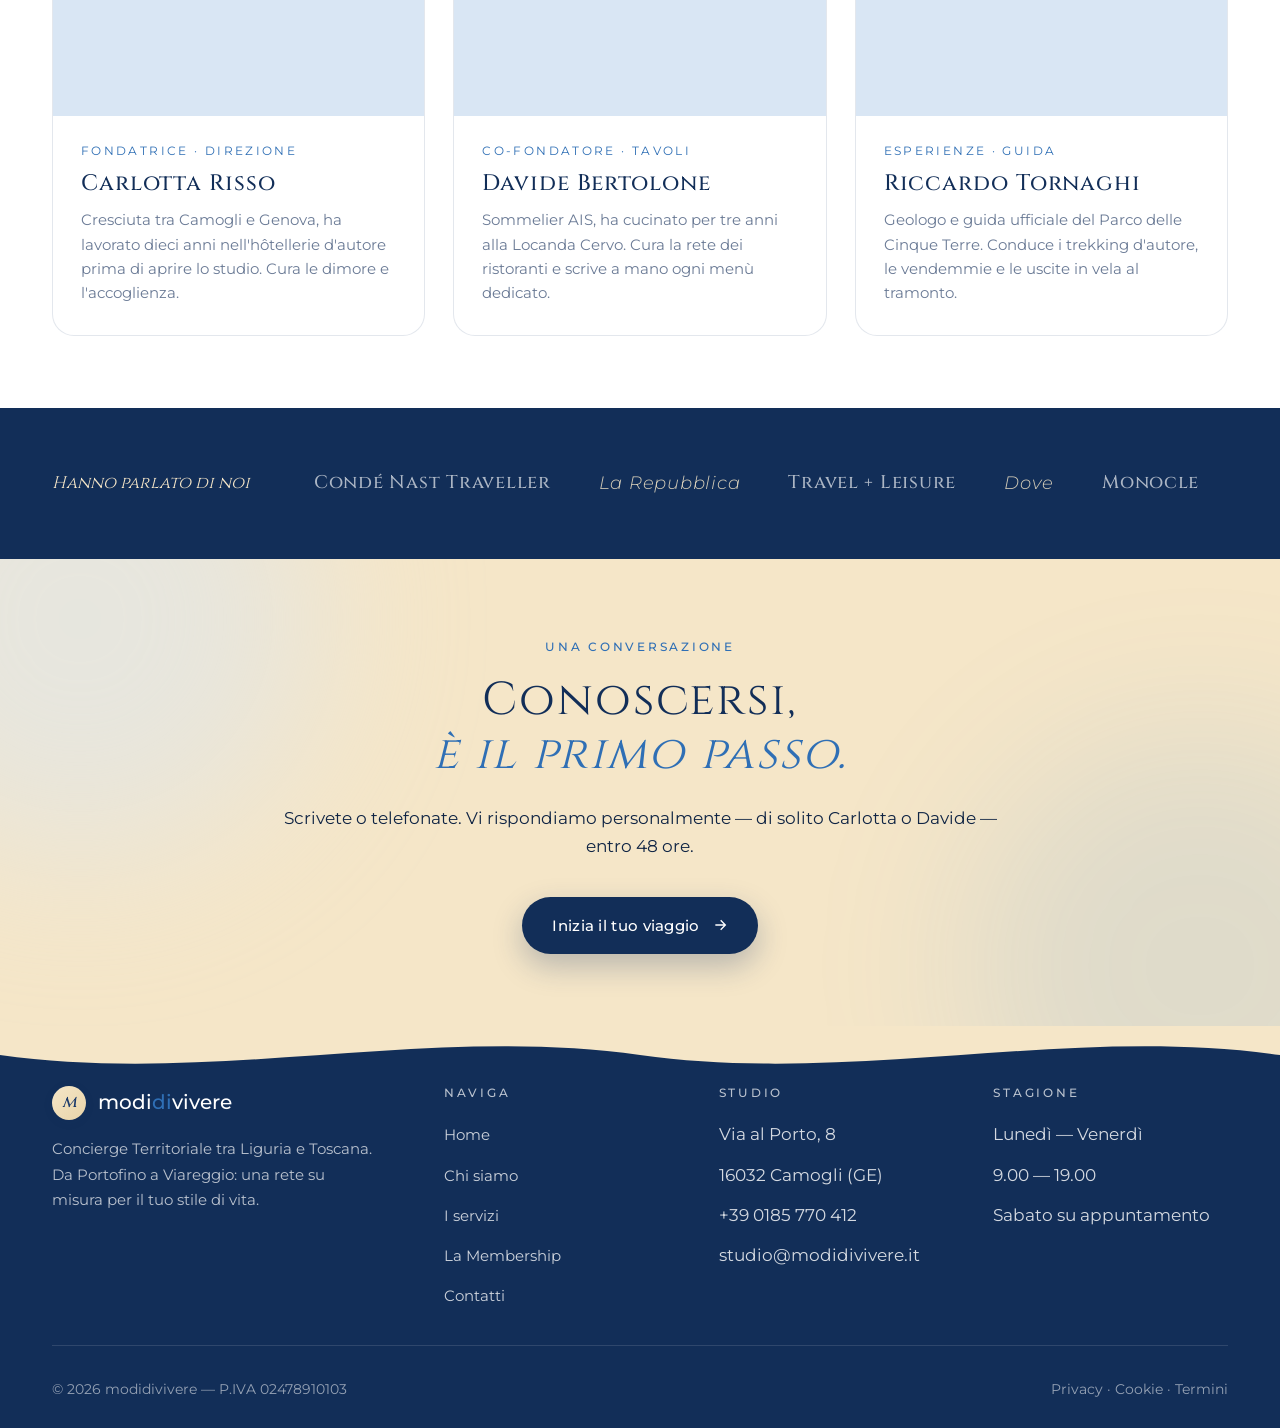
==== commit 951cc24d: "Prova font John Paul: Cinzel + Montserrat - --serif: Cinzel (headings, stile romano classico come JP" ====
--- a/chi-siamo.html
+++ b/chi-siamo.html
@@ -6,7 +6,7 @@
 <title>Chi siamo — modidivivere</title>
 <link rel="preconnect" href="https://fonts.googleapis.com">
 <link rel="preconnect" href="https://fonts.gstatic.com" crossorigin>
-<link href="https://fonts.googleapis.com/css2?family=Playfair+Display:ital,wght@0,400;0,500;0,600;1,400;1,500&family=Inter:wght@300;400;500;600&display=swap" rel="stylesheet">
+<link href="https://fonts.googleapis.com/css2?family=Cinzel:wght@400;500;600&family=Montserrat:ital,wght@0,300;0,400;0,500;0,600;1,300;1,400&display=swap" rel="stylesheet">
 <link rel="stylesheet" href="styles.css">
 <style>
 .brand-name { font-family: var(--sans); font-weight: 500; letter-spacing: 0; }
--- a/styles.css
+++ b/styles.css
@@ -16,8 +16,8 @@
   --shadow-lg: 0 24px 64px rgba(27, 58, 107, 0.16);
   --radius: 14px;
   --radius-lg: 22px;
-  --serif: 'Playfair Display', 'Cormorant Garamond', Georgia, serif;
-  --sans: 'Inter', system-ui, -apple-system, 'Helvetica Neue', sans-serif;
+  --serif: 'Cinzel', Georgia, serif;
+  --sans: 'Montserrat', system-ui, -apple-system, 'Helvetica Neue', sans-serif;
   --container: 1240px;
 }
 
@@ -41,20 +41,26 @@
 
 h1, h2, h3, h4 {
   font-family: var(--serif);
-  font-weight: 500;
+  font-weight: 400;
   color: var(--navy);
-  letter-spacing: -0.01em;
-  line-height: 1.12;
+  letter-spacing: 0.04em;
+  line-height: 1.18;
   text-wrap: balance;
 }
 
-h1 { font-size: clamp(2.4rem, 5.2vw, 4.4rem); font-weight: 400; }
-h2 { font-size: clamp(2rem, 3.6vw, 3.2rem); font-weight: 400; }
-h3 { font-size: clamp(1.3rem, 1.8vw, 1.7rem); }
+/* Cinzel has no italic — accent em elements use color only */
+h1 em, h2 em, h3 em, h4 em {
+  font-style: normal;
+  color: var(--sea);
+}
+
+h1 { font-size: clamp(2.2rem, 4.8vw, 4rem); font-weight: 400; }
+h2 { font-size: clamp(1.8rem, 3.2vw, 2.8rem); font-weight: 400; }
+h3 { font-size: clamp(1.2rem, 1.7vw, 1.55rem); font-weight: 500; }
 
 p { color: var(--ink); }
 
-.italic { font-style: italic; font-family: var(--serif); font-weight: 400; color: var(--sea); }
+.italic { font-family: var(--sans); font-style: italic; font-weight: 300; color: var(--sea); }
 
 .eyebrow {
   font-family: var(--sans);
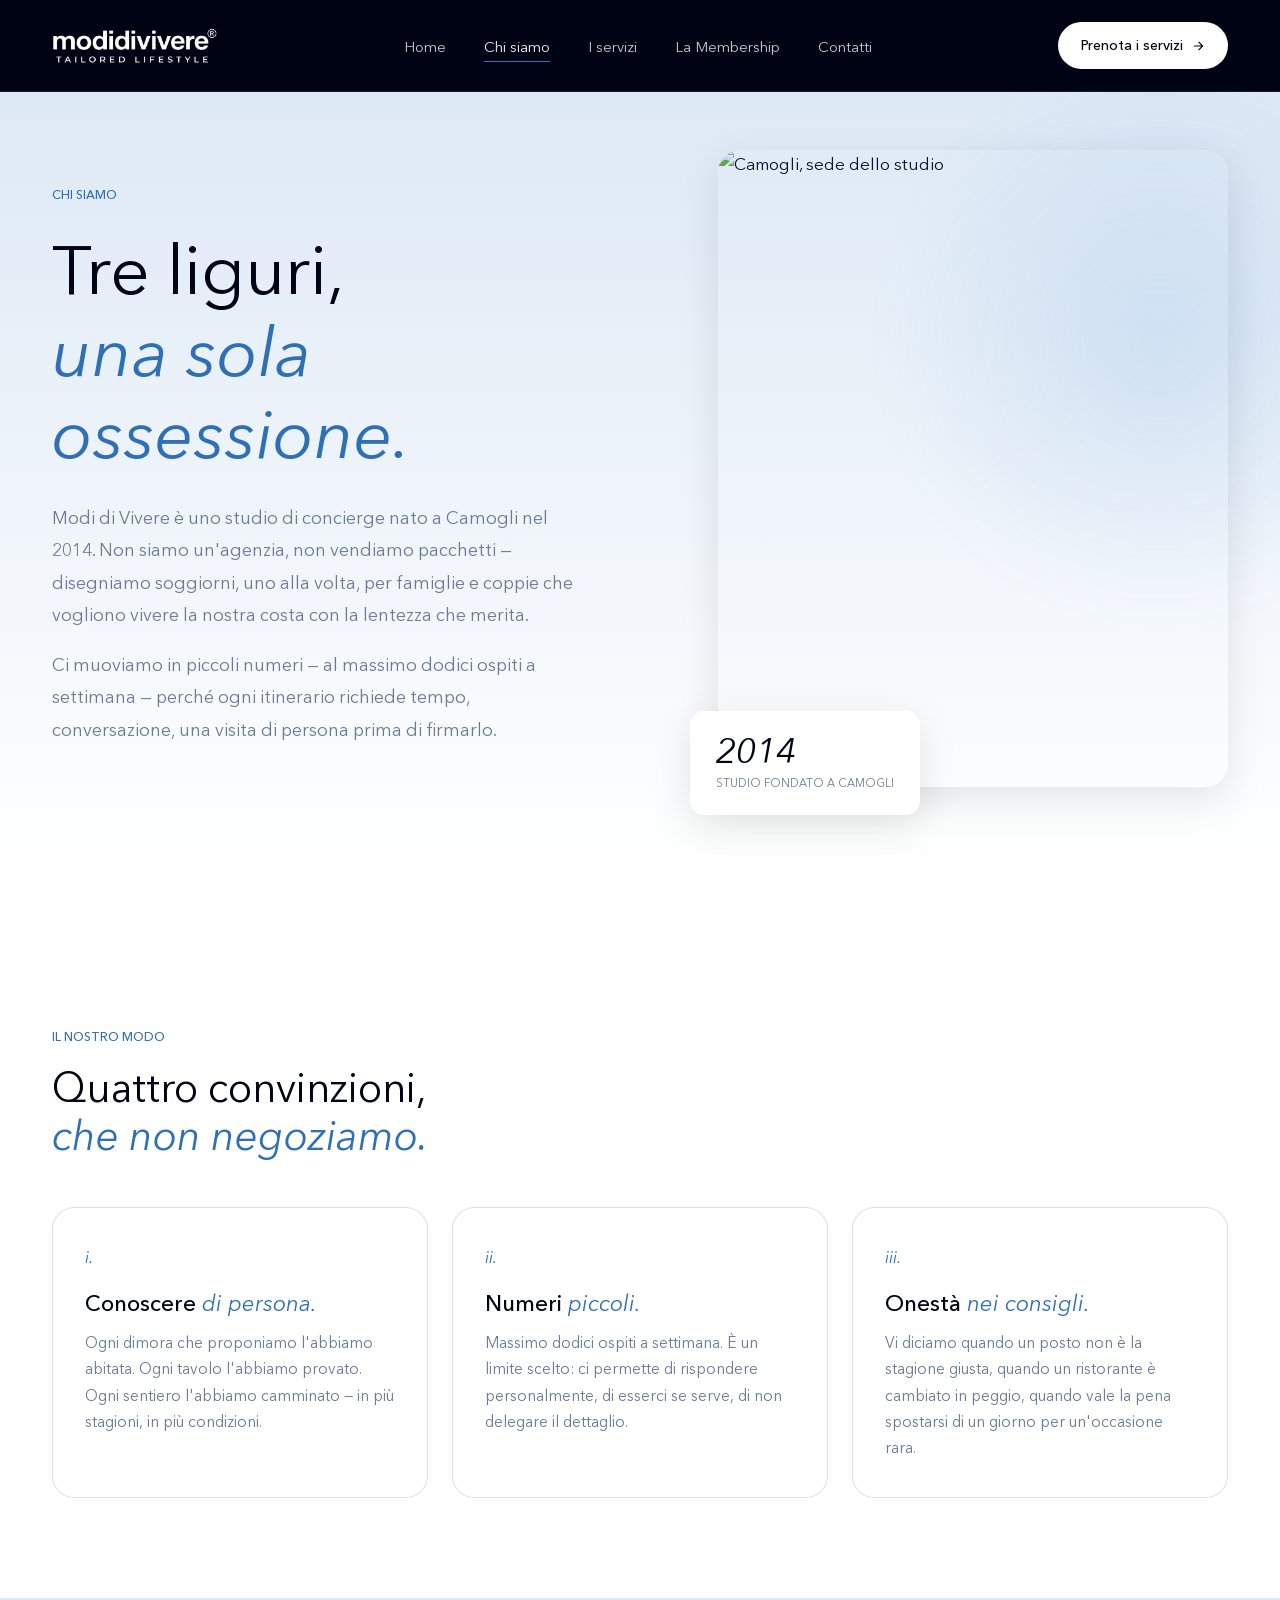
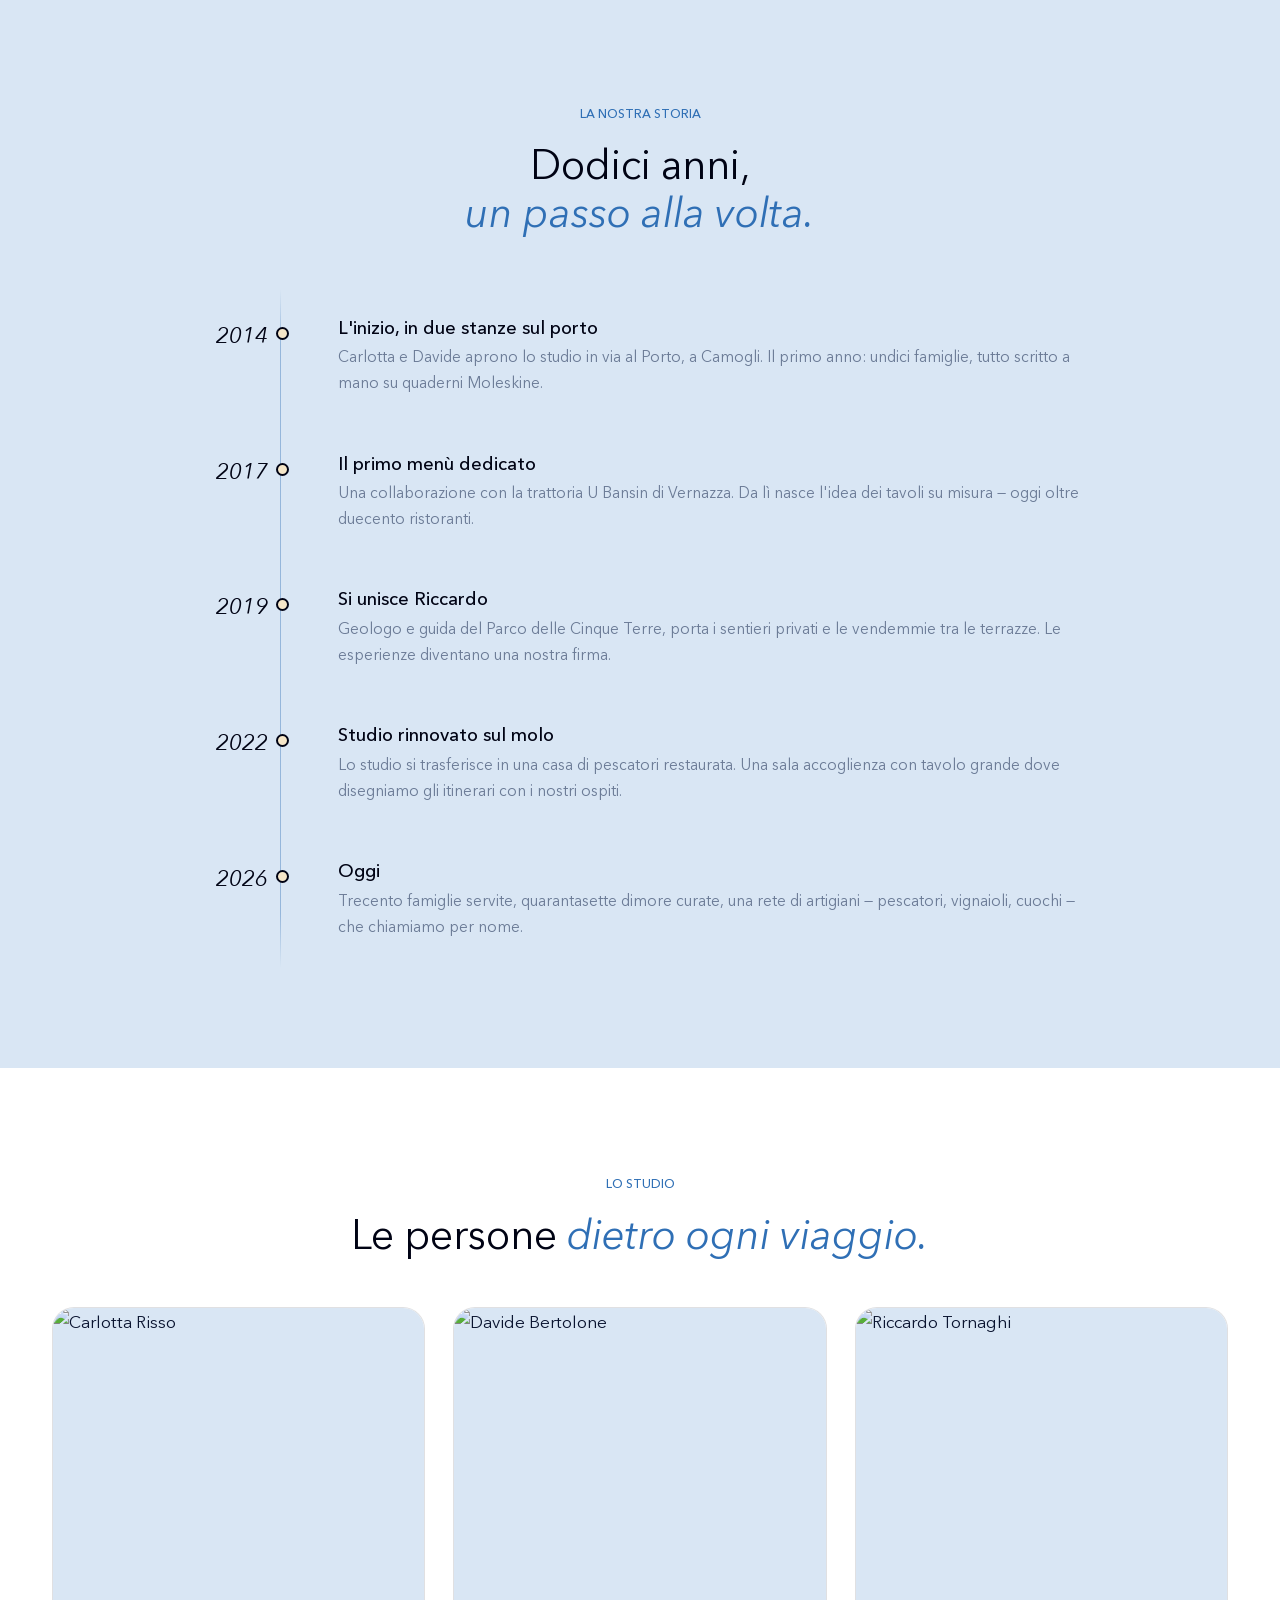
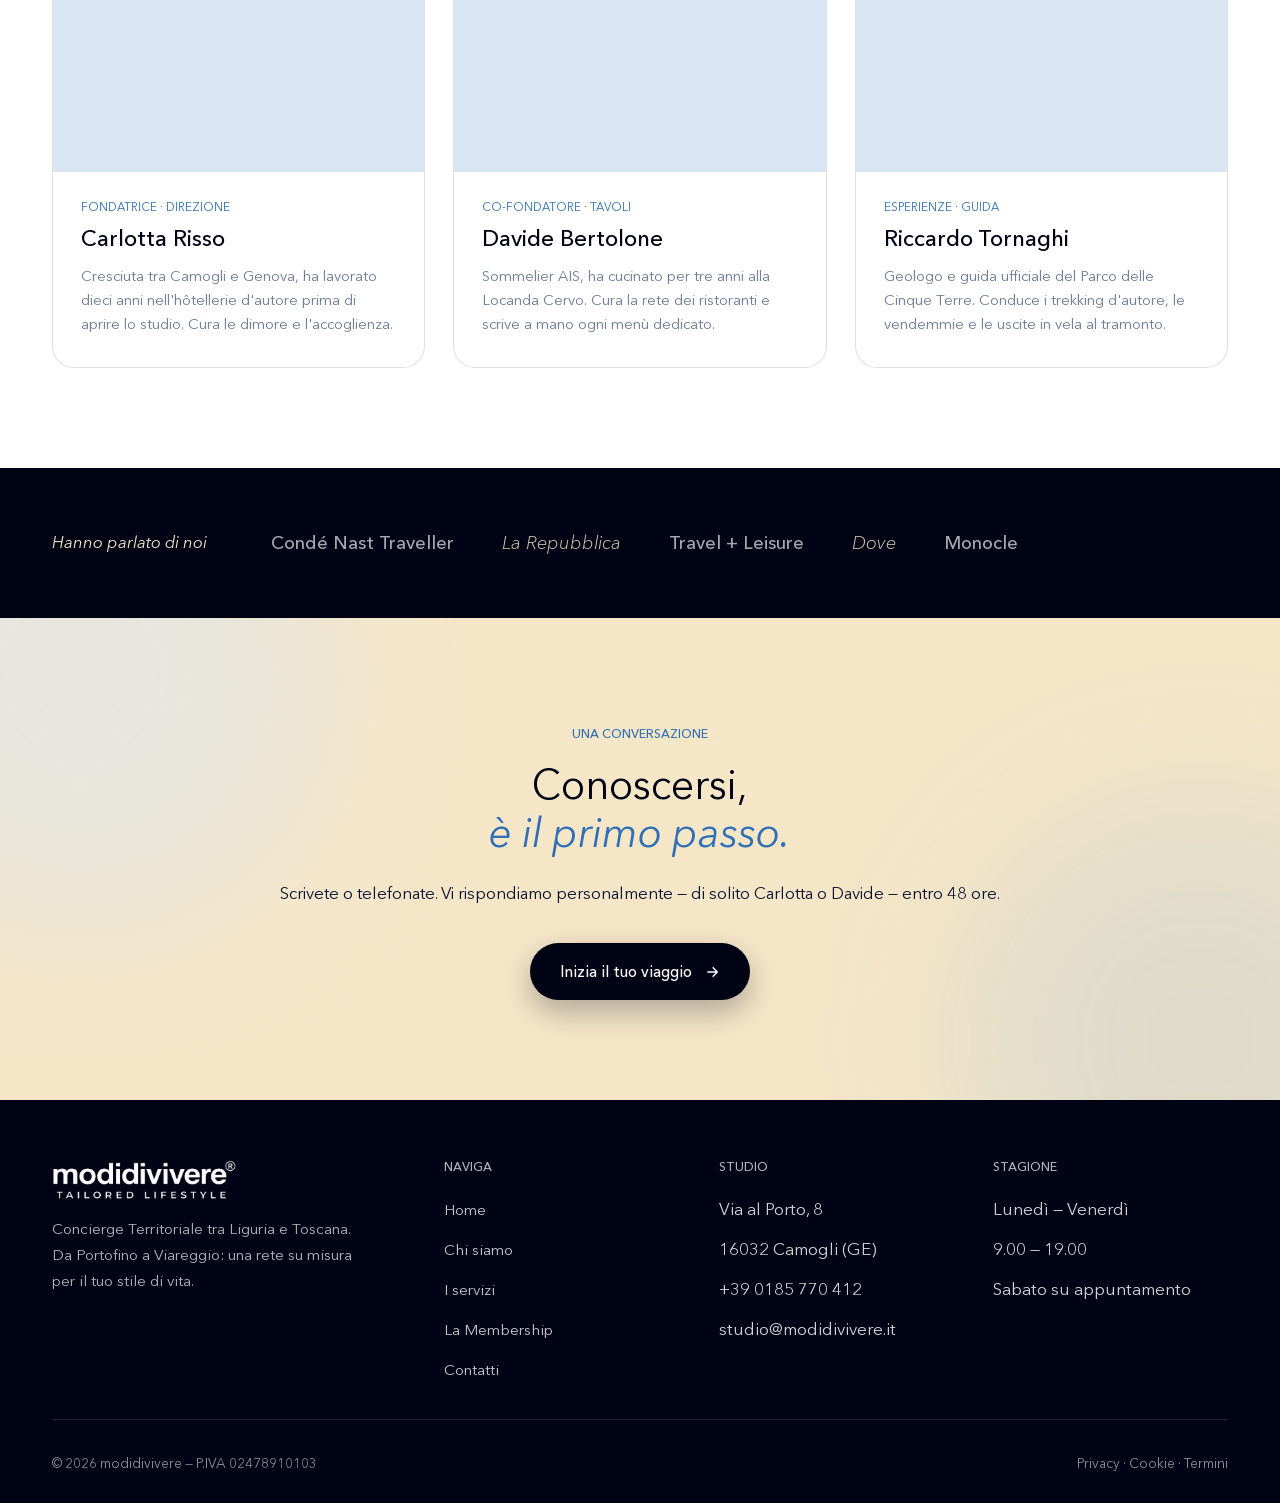
==== commit 7df5ed73: "Tipografia Avenir Next locale, brand (logo/hero), refactor CSS e navigazione - Caricati @font-face A" ====
--- a/chi-siamo.html
+++ b/chi-siamo.html
@@ -4,16 +4,7 @@
 <meta charset="utf-8">
 <meta name="viewport" content="width=device-width, initial-scale=1">
 <title>Chi siamo — modidivivere</title>
-<link rel="preconnect" href="https://fonts.googleapis.com">
-<link rel="preconnect" href="https://fonts.gstatic.com" crossorigin>
-<link href="https://fonts.googleapis.com/css2?family=Cinzel:wght@400;500;600&family=Montserrat:ital,wght@0,300;0,400;0,500;0,600;1,300;1,400&display=swap" rel="stylesheet">
 <link rel="stylesheet" href="styles.css">
-<style>
-.brand-name { font-family: var(--sans); font-weight: 500; letter-spacing: 0; }
-.brand-name em { font-style: normal; font-weight: 500; color: var(--sea); }
-</style>
-
-
 <style>
 /* —— Tweak modes — Stagione (palette/imagery) —— */
 body[data-stagione="estate"]   { /* default — bright sky/sea, sand */ }
@@ -79,12 +70,6 @@
 .cs-closing { padding: var(--pad-section, 72px) 0; }
 .cs-hero-visual .frame { aspect-ratio: var(--hero-img-ar, 4 / 5); }
 .member-img { aspect-ratio: var(--member-ar, 4 / 5); }
-.cs-hero h1, .values-head h2, .story-head h2, .team-head h2, .cs-closing h2 {
-  font-size: calc(clamp(2rem, 3.6vw, 3.2rem) * var(--serif-scale, 1));
-}
-.cs-hero h1 {
-  font-size: calc(clamp(2.6rem, 5.4vw, 4.6rem) * var(--serif-scale, 1));
-}
 /* Compact: tighter card padding & gaps */
 body[data-densita="compatto"] .value-card { padding: 24px 22px; }
 body[data-densita="compatto"] .values-grid { gap: 14px; }
@@ -97,13 +82,7 @@
 body[data-densita="editoriale"] .team-grid { gap: 36px; }
 body[data-densita="editoriale"] .t-row { padding: 38px 0; }
 
-/* —— Tweak — Voce (subtle stylistic shift) —— */
-body[data-voce="amici"] {
-  --serif: 'Playfair Display', Georgia, serif;
-}
-body[data-voce="amici"] h1 em,
-body[data-voce="amici"] h2 em,
-body[data-voce="amici"] h3 em { letter-spacing: 0.01em; }
+/* —— Tweak — Voce (copy alternativa / stessa tipografia) —— */
 /* Voce shows/hides parallel copy versions */
 .voice-studio { display: inline; }
 .voice-amici  { display: none; }
@@ -134,7 +113,7 @@
   position: relative;
 }
 .cs-hero h1 {
-  font-size: clamp(2.6rem, 5.4vw, 4.6rem);
+  font-size: calc(clamp(2.6rem, 5.4vw, 4.6rem) * var(--serif-scale, 1));
   margin: 22px 0 28px;
 }
 .cs-hero h1 em { font-style: italic; color: var(--sea); font-weight: 400; }
@@ -171,7 +150,7 @@
   box-shadow: var(--shadow-md);
 }
 .cs-hero-visual .since .num {
-  font-family: var(--serif);
+  font-family: var(--sans);
   font-size: 2.2rem;
   font-style: italic;
   color: var(--navy);
@@ -181,14 +160,14 @@
   display: block;
   margin-top: 6px;
   font-size: 0.72rem;
-  letter-spacing: 0.2em;
+  letter-spacing: 0;
   text-transform: uppercase;
   color: var(--muted);
 }
 
 /* —— Manifesto / valori —— */
 .values {
-  padding: 72px 0;
+  padding: 100px 0;
   background: white;
 }
 .values-head { max-width: 720px; margin-bottom: 48px; }
@@ -212,7 +191,7 @@
   border-color: rgba(74, 144, 217, 0.3);
 }
 .value-card .num {
-  font-family: var(--serif);
+  font-family: var(--sans);
   font-style: italic;
   font-size: 1.05rem;
   color: var(--sea);
@@ -231,7 +210,7 @@
 
 /* —— Storia (timeline) —— */
 .story {
-  padding: 72px 0;
+  padding: 100px 0;
   background: var(--sky);
 }
 .story-head { text-align: center; margin-bottom: 52px; max-width: 680px; margin-left: auto; margin-right: auto; }
@@ -259,7 +238,7 @@
   position: relative;
 }
 .t-row .year {
-  font-family: var(--serif);
+  font-family: var(--sans);
   font-style: italic;
   font-size: 1.4rem;
   color: var(--navy);
@@ -280,7 +259,7 @@
   padding-left: 18px;
 }
 .t-row .body h4 {
-  font-family: var(--serif);
+  font-family: var(--sans);
   font-size: 1.15rem;
   font-weight: 500;
   color: var(--navy);
@@ -294,7 +273,7 @@
 
 /* —— Team —— */
 .team {
-  padding: 72px 0;
+  padding: 100px 0;
   background: white;
 }
 .team-head { text-align: center; margin-bottom: 48px; max-width: 680px; margin-left: auto; margin-right: auto; }
@@ -329,7 +308,7 @@
 .member-body { padding: 26px 28px 30px; }
 .member-body .role {
   font-size: 0.74rem;
-  letter-spacing: 0.2em;
+  letter-spacing: 0;
   text-transform: uppercase;
   color: var(--sea);
   margin-bottom: 8px;
@@ -357,7 +336,7 @@
   align-items: center;
 }
 .press-inner .lbl {
-  font-family: var(--serif);
+  font-family: var(--sans);
   font-style: italic;
   font-size: 1.05rem;
   color: var(--sand);
@@ -368,12 +347,12 @@
   align-items: center;
   gap: 48px;
   color: rgba(255, 255, 255, 0.65);
-  font-family: var(--serif);
+  font-family: var(--sans);
   font-size: 1.15rem;
   font-weight: 500;
 }
 .press-inner .marks span {
-  letter-spacing: 0.04em;
+  letter-spacing: 0;
   transition: color 0.3s ease;
 }
 .press-inner .marks span:hover { color: white; }
@@ -384,7 +363,7 @@
 
 /* —— Closing —— */
 .cs-closing {
-  padding: 72px 0;
+  padding: 100px 0;
   background: var(--sand);
   text-align: center;
   position: relative;
@@ -434,8 +413,7 @@
 <nav class="nav">
   <div class="nav-inner">
     <a href="index.html" class="brand">
-      <span class="brand-mark">m</span>
-      <span class="brand-name">modi<em>di</em>vivere</span>
+      <img class="brand-logo" src="uploads/logo-mdv.png" alt="modidivivere" width="1069" height="233" decoding="async">
     </a>
     <ul class="nav-links">
       <li><a href="index.html">Home</a></li>
@@ -622,7 +600,7 @@
   <div class="container">
     <div class="cs-closing-inner">
       <span class="eyebrow reveal">Una conversazione</span>
-      <h2 class="reveal delay-1" style="margin-top: 14px;"><span class="voice-studio">Conoscersi,<br><em>è il primo passo.</em></span><span class="voice-amici">Conoscerci,<br><em>è il primo passo.</em></span></h2>
+      <h2 class="reveal delay-1 u-mt-14"><span class="voice-studio">Conoscersi,<br><em>è il primo passo.</em></span><span class="voice-amici">Conoscerci,<br><em>è il primo passo.</em></span></h2>
       <p class="reveal delay-2"><span class="voice-studio">Scrivete o telefonate. Vi rispondiamo personalmente — di solito Carlotta o Davide — entro 48 ore.</span><span class="voice-amici">Scrivici o chiamaci. Ti risponde uno di noi — di solito Carlotta o Davide — entro 48 ore.</span></p>
       <div class="reveal delay-3">
         <a href="contatti.html" class="btn btn-primary cta-float">
@@ -639,9 +617,8 @@
   <div class="container">
     <div class="footer-grid">
       <div class="footer-brand">
-        <a href="index.html" class="brand" style="color:white;">
-          <span class="brand-mark" style="background:linear-gradient(135deg, #F5E6C8, #E8D4A8); color:#1B3A6B;">m</span>
-          <span class="brand-name" style="color:white;">modi<em>di</em>vivere</span>
+        <a href="index.html" class="brand">
+          <img class="brand-logo" src="uploads/logo-mdv.png" alt="modidivivere" width="1069" height="233" decoding="async">
         </a>
         <p>Concierge Territoriale tra Liguria e Toscana. Da Portofino a Viareggio: una rete su misura per il tuo stile di vita.</p>
       </div>
--- a/styles.css
+++ b/styles.css
@@ -1,24 +1,109 @@
 /* Modi di Vivere — shared styles */
+
+/* Avenir Next (locale — cartella font/, file AvenirNextCyr*) */
+@font-face {
+  font-family: 'Avenir Next';
+  src: url('font/AvenirNextCyr-Light.woff2') format('woff2'),
+       url('font/AvenirNextCyr-Light.woff') format('woff');
+  font-weight: 300;
+  font-style: normal;
+  font-display: swap;
+}
+@font-face {
+  font-family: 'Avenir Next';
+  src: url('font/AvenirNextCyr-LightItalic.woff2') format('woff2'),
+       url('font/AvenirNextCyr-LightItalic.woff') format('woff');
+  font-weight: 300;
+  font-style: italic;
+  font-display: swap;
+}
+@font-face {
+  font-family: 'Avenir Next';
+  src: url('font/AvenirNextCyr-Regular.woff2') format('woff2'),
+       url('font/AvenirNextCyr-Regular.woff') format('woff');
+  font-weight: 400;
+  font-style: normal;
+  font-display: swap;
+}
+@font-face {
+  font-family: 'Avenir Next';
+  src: url('font/AvenirNextCyr-Italic.woff2') format('woff2'),
+       url('font/AvenirNextCyr-Italic.woff') format('woff');
+  font-weight: 400;
+  font-style: italic;
+  font-display: swap;
+}
+@font-face {
+  font-family: 'Avenir Next';
+  src: url('font/AvenirNextCyr-Medium.woff2') format('woff2'),
+       url('font/AvenirNextCyr-Medium.woff') format('woff');
+  font-weight: 500;
+  font-style: normal;
+  font-display: swap;
+}
+@font-face {
+  font-family: 'Avenir Next';
+  src: url('font/AvenirNextCyr-MediumItalic.woff2') format('woff2'),
+       url('font/AvenirNextCyr-MediumItalic.woff') format('woff');
+  font-weight: 500;
+  font-style: italic;
+  font-display: swap;
+}
+@font-face {
+  font-family: 'Avenir Next';
+  src: url('font/AvenirNextCyr-Demi.woff2') format('woff2'),
+       url('font/AvenirNextCyr-Demi.woff') format('woff');
+  font-weight: 600;
+  font-style: normal;
+  font-display: swap;
+}
+@font-face {
+  font-family: 'Avenir Next';
+  src: url('font/AvenirNextCyr-DemiItalic.woff2') format('woff2'),
+       url('font/AvenirNextCyr-DemiItalic.woff') format('woff');
+  font-weight: 600;
+  font-style: italic;
+  font-display: swap;
+}
+@font-face {
+  font-family: 'Avenir Next';
+  src: url('font/AvenirNextCyr-Bold.woff2') format('woff2'),
+       url('font/AvenirNextCyr-Bold.woff') format('woff');
+  font-weight: 700;
+  font-style: normal;
+  font-display: swap;
+}
+@font-face {
+  font-family: 'Avenir Next';
+  src: url('font/AvenirNextCyr-BoldItalic.woff2') format('woff2'),
+       url('font/AvenirNextCyr-BoldItalic.woff') format('woff');
+  font-weight: 700;
+  font-style: italic;
+  font-display: swap;
+}
 
 :root {
   --white: #FFFFFF;
   --sky: #D9E6F4;
   --sea: #2F6FB5;
-  --navy: #122E58;
-  --navy-soft: #1F427A;
+  --navy: rgb(0, 3, 20);
+  --navy-soft: rgb(45, 58, 95);
   --sand: #F5E6C8;
   --sand-deep: #E8D4A8;
-  --ink: #0F2444;
+  --ink: #0a1430;
   --muted: #6B7B96;
-  --line: rgba(27, 58, 107, 0.12);
-  --shadow-sm: 0 2px 12px rgba(27, 58, 107, 0.06);
-  --shadow-md: 0 12px 40px rgba(27, 58, 107, 0.10);
-  --shadow-lg: 0 24px 64px rgba(27, 58, 107, 0.16);
+  --line: rgba(0, 3, 20, 0.12);
+  --shadow-sm: 0 2px 12px rgba(0, 3, 20, 0.06);
+  --shadow-md: 0 12px 40px rgba(0, 3, 20, 0.10);
+  --shadow-lg: 0 24px 64px rgba(0, 3, 20, 0.16);
   --radius: 14px;
   --radius-lg: 22px;
-  --serif: 'Cinzel', Georgia, serif;
-  --sans: 'Montserrat', system-ui, -apple-system, 'Helvetica Neue', sans-serif;
+  --sans: 'Avenir Next', system-ui, -apple-system, 'Helvetica Neue', sans-serif;
   --container: 1240px;
+  /* Titoli di sezione (h2) — stesso clamp ovunque */
+  --section-heading-size: clamp(1.8rem, 3.2vw, 2.8rem);
+  /* Homepage hero: altezza ~70svh, max 750px — vedi `.hero` in index.html */
+  --hero-photo-aspect-ratio: 16 / 9;
 }
 
 * { box-sizing: border-box; margin: 0; padding: 0; }
@@ -40,22 +125,22 @@
 a { color: inherit; text-decoration: none; }
 
 h1, h2, h3, h4 {
-  font-family: var(--serif);
+  font-family: var(--sans);
   font-weight: 400;
   color: var(--navy);
-  letter-spacing: 0.04em;
+  letter-spacing: 0;
   line-height: 1.18;
   text-wrap: balance;
 }
 
-/* Cinzel has no italic — accent em elements use color only */
+/* Heading em — colore marchio */
 h1 em, h2 em, h3 em, h4 em {
   font-style: normal;
   color: var(--sea);
 }
 
 h1 { font-size: clamp(2.2rem, 4.8vw, 4rem); font-weight: 400; }
-h2 { font-size: clamp(1.8rem, 3.2vw, 2.8rem); font-weight: 400; }
+h2 { font-size: var(--section-heading-size); font-weight: 400; }
 h3 { font-size: clamp(1.2rem, 1.7vw, 1.55rem); font-weight: 500; }
 
 p { color: var(--ink); }
@@ -66,7 +151,7 @@
   font-family: var(--sans);
   font-size: 0.78rem;
   font-weight: 500;
-  letter-spacing: 0.22em;
+  letter-spacing: 0;
   text-transform: uppercase;
   color: var(--sea);
 }
@@ -75,6 +160,14 @@
   max-width: var(--container);
   margin: 0 auto;
   padding: 0 32px;
+}
+
+/* Corsia orizzontale come logo/navigation (.nav-inner) — uso dedicato nell’hero */
+.hero-align {
+  max-width: var(--container);
+  margin: 0 auto;
+  padding: 0 32px;
+  width: 100%;
 }
 
 /* ——— Navigation ——— */
@@ -83,15 +176,15 @@
   top: 0; left: 0; right: 0;
   z-index: 100;
   padding: 22px 0;
-  background: rgba(255, 255, 255, 0.72);
-  backdrop-filter: saturate(180%) blur(14px);
-  -webkit-backdrop-filter: saturate(180%) blur(14px);
-  border-bottom: 1px solid transparent;
+  background: var(--navy);
+  backdrop-filter: none;
+  -webkit-backdrop-filter: none;
+  border-bottom: 1px solid rgba(255, 255, 255, 0.08);
   transition: background 0.3s ease, border-color 0.3s ease, padding 0.3s ease;
 }
 .nav.scrolled {
-  background: rgba(255, 255, 255, 0.92);
-  border-bottom-color: var(--line);
+  background: var(--navy);
+  border-bottom-color: rgba(255, 255, 255, 0.14);
   padding: 14px 0;
 }
 .nav-inner {
@@ -106,27 +199,22 @@
 .brand {
   display: flex;
   align-items: center;
-  gap: 12px;
-  font-family: var(--serif);
-  color: var(--navy);
-}
-.brand-mark {
-  width: 34px; height: 34px;
-  border-radius: 50%;
-  background: linear-gradient(135deg, var(--sea), var(--navy));
-  display: grid; place-items: center;
-  color: white;
-  font-style: italic;
-  font-size: 1.05rem;
-  font-weight: 500;
-  box-shadow: var(--shadow-sm);
-}
-.brand-name {
-  font-size: 1.25rem;
-  font-weight: 500;
-  letter-spacing: 0.01em;
-}
-.brand-name em { font-style: italic; font-weight: 400; }
+  flex-shrink: 0;
+  line-height: 0;
+}
+
+/* Wordmark: uploads/logo-mdv.png (1069×233) */
+.brand-logo {
+  display: block;
+  height: 36px;
+  width: auto;
+  max-width: min(220px, 46vw);
+}
+
+.footer .brand-logo {
+  height: 40px;
+  max-width: min(240px, 70vw);
+}
 
 .nav-links {
   display: flex;
@@ -136,7 +224,7 @@
 }
 .nav-links a {
   font-size: 0.92rem;
-  color: var(--ink);
+  color: rgba(255, 255, 255, 0.78);
   position: relative;
   padding: 6px 0;
   transition: color 0.2s ease;
@@ -152,31 +240,33 @@
   transform-origin: right center;
   transition: transform 0.4s cubic-bezier(0.2, 0.7, 0.2, 1);
 }
-.nav-links a:hover { color: var(--navy); }
+.nav-links a:hover { color: var(--sand); }
 .nav-links a:hover::after,
 .nav-links a.active::after {
   transform: scaleX(1);
   transform-origin: left center;
 }
-.nav-links a.active { color: var(--navy); }
+.nav-links a.active { color: rgba(255, 255, 255, 0.95); }
 
 .nav-cta {
   display: inline-flex;
   align-items: center;
   gap: 8px;
   padding: 11px 22px;
-  background: var(--navy);
-  color: white;
+  background: #fff;
+  color: var(--navy);
+  border: 1px solid rgba(255, 255, 255, 0.28);
   border-radius: 999px;
   font-size: 0.88rem;
   font-weight: 500;
-  letter-spacing: 0.02em;
-  transition: transform 0.3s ease, box-shadow 0.3s ease, background 0.3s ease;
+  letter-spacing: 0;
+  transition: transform 0.3s ease, box-shadow 0.3s ease, background 0.3s ease, color 0.2s ease;
 }
 .nav-cta:hover {
   transform: translateY(-2px);
-  box-shadow: 0 10px 24px rgba(27, 58, 107, 0.28);
-  background: var(--navy-soft);
+  box-shadow: 0 10px 28px rgba(0, 3, 20, 0.22);
+  background: #fff;
+  color: var(--navy);
 }
 
 .menu-btn {
@@ -184,7 +274,7 @@
   background: none;
   border: none;
   cursor: pointer;
-  color: var(--navy);
+  color: rgba(255, 255, 255, 0.92);
   width: 40px; height: 40px;
   border-radius: 8px;
   align-items: center;
@@ -192,7 +282,7 @@
   transition: background 0.2s ease;
   flex-shrink: 0;
 }
-.menu-btn:hover { background: rgba(27, 58, 107, 0.07); }
+.menu-btn:hover { background: rgba(255, 255, 255, 0.1); }
 .menu-btn .icon-close { display: none; }
 .nav.menu-open .menu-btn .icon-hamburger { display: none; }
 .nav.menu-open .menu-btn .icon-close { display: block; }
@@ -208,19 +298,19 @@
   font-family: var(--sans);
   font-size: 0.95rem;
   font-weight: 500;
-  letter-spacing: 0.02em;
+  letter-spacing: 0;
   cursor: pointer;
   transition: transform 0.35s cubic-bezier(0.2, 0.7, 0.2, 1), box-shadow 0.35s ease, background 0.35s ease;
 }
 .btn-primary {
   background: var(--navy);
   color: white;
-  box-shadow: 0 12px 30px rgba(27, 58, 107, 0.28);
+  box-shadow: 0 12px 30px rgba(0, 3, 20, 0.28);
 }
 .btn-primary:hover {
   transform: translateY(-3px);
   background: var(--navy-soft);
-  box-shadow: 0 18px 40px rgba(27, 58, 107, 0.34);
+  box-shadow: 0 18px 40px rgba(0, 3, 20, 0.34);
 }
 .btn-ghost {
   background: rgba(255, 255, 255, 0.92);
@@ -252,29 +342,6 @@
   background: var(--navy);
   color: rgba(255, 255, 255, 0.82);
   padding: 60px 0 28px;
-  position: relative;
-  overflow: hidden;
-}
-.footer::before {
-  content: '';
-  position: absolute;
-  top: -1px; left: 0; right: 0;
-  height: 60px;
-  background: url("data:image/svg+xml;utf8,<svg xmlns='http://www.w3.org/2000/svg' viewBox='0 0 1440 60' preserveAspectRatio='none'><path d='M0,30 C240,60 480,0 720,30 C960,60 1200,0 1440,30 L1440,0 L0,0 Z' fill='%23ffffff'/></svg>") no-repeat;
-  background-size: cover;
-}
-/* Footer wave variants — match the colour of the section directly above */
-.footer.on-sand::before {
-  background-image: url("data:image/svg+xml;utf8,<svg xmlns='http://www.w3.org/2000/svg' viewBox='0 0 1440 60' preserveAspectRatio='none'><path d='M0,30 C240,60 480,0 720,30 C960,60 1200,0 1440,30 L1440,0 L0,0 Z' fill='%23F5E6C8'/></svg>");
-}
-.footer.on-sky::before {
-  background-image: url("data:image/svg+xml;utf8,<svg xmlns='http://www.w3.org/2000/svg' viewBox='0 0 1440 60' preserveAspectRatio='none'><path d='M0,30 C240,60 480,0 720,30 C960,60 1200,0 1440,30 L1440,0 L0,0 Z' fill='%23D9E6F4'/></svg>");
-}
-/* When the section above is also navy, the filled wave disappears — draw a hairline trace instead */
-.footer.on-navy::before {
-  top: 0;
-  height: 28px;
-  background-image: url("data:image/svg+xml;utf8,<svg xmlns='http://www.w3.org/2000/svg' viewBox='0 0 1440 28' preserveAspectRatio='none'><path d='M0,14 C240,28 480,0 720,14 C960,28 1200,0 1440,14' fill='none' stroke='%23F5E6C8' stroke-width='1.2' opacity='0.45'/></svg>");
 }
 .footer-grid {
   display: grid;
@@ -287,7 +354,7 @@
   font-family: var(--sans);
   font-size: 0.78rem;
   font-weight: 500;
-  letter-spacing: 0.22em;
+  letter-spacing: 0;
   text-transform: uppercase;
   margin-bottom: 20px;
   opacity: 0.7;
@@ -335,7 +402,7 @@
 
 /* ——— Sections common ——— */
 section { position: relative; }
-.section-pad { padding: 72px 0; }
+.section-pad { padding: 100px 0; }
 .section-pad-sm { padding: 48px 0; }
 
 .section-head {
@@ -368,13 +435,132 @@
 }
 .img-frame:hover img { transform: scale(1.04); }
 
+/* ——— Closing CTA (tutte le pagine che usano .closing) ——— */
+.closing {
+  padding: 100px 0;
+  background: var(--white);
+  text-align: center;
+}
+.closing-inner {
+  max-width: 760px;
+  margin: 0 auto;
+}
+.closing-inner--narrow {
+  max-width: 720px;
+}
+.closing .kicker {
+  color: var(--sea);
+  font-size: 0.78rem;
+  letter-spacing: 0;
+  text-transform: uppercase;
+  font-weight: 500;
+}
+.closing h2 em {
+  font-style: italic;
+  color: var(--sea);
+  font-weight: 400;
+}
+.closing p {
+  color: var(--muted);
+  font-size: 1.05rem;
+  line-height: 1.7;
+  margin: 22px 0 36px;
+}
+
+/* ——— Hero home (varianti oltre al blocco per-pagina in index) ——— */
+.hero h1.hero-title--featured {
+  margin-bottom: 32px;
+}
+.hero .sub.hero-tagline-accent {
+  color: #d4af37;
+  text-transform: uppercase;
+  font-style: normal;
+  font-weight: 600;
+  font-size: 1.5rem;
+  line-height: 1.2;
+  margin-bottom: 32px;
+}
+.hero .hero-lead {
+  color: #fff;
+  max-width: 600px;
+}
+
+/* ——— Layout utilities ——— */
+.flex-gap {
+  display: flex;
+  gap: 14px;
+  flex-wrap: wrap;
+}
+.flex-gap--center {
+  justify-content: center;
+}
+.u-mt-14 { margin-top: 14px; }
+.u-mt-8 { margin-top: 8px; }
+.u-mb-22 { margin-bottom: 22px; }
+.container--fullbleed {
+  max-width: 100%;
+  padding-left: 0;
+  padding-right: 0;
+}
+
+/* Kicker variants (reuse with .kicker where needed) */
+.kicker--accent {
+  color: var(--sea);
+  font-size: 0.78rem;
+  letter-spacing: 0;
+  text-transform: uppercase;
+  font-weight: 500;
+}
+.kicker--block {
+  display: block;
+  margin-bottom: 14px;
+}
+
+/* ——— Membership login ——— */
+.login-help {
+  font-size: 0.88rem;
+  opacity: 0.6;
+}
+.login-help a {
+  color: var(--sand);
+}
+.login .checkbox-label {
+  display: flex;
+  align-items: center;
+  gap: 8px;
+  cursor: pointer;
+  letter-spacing: 0;
+}
+.login .checkbox-label input[type="checkbox"] {
+  width: auto;
+}
+
+.btn--block {
+  width: 100%;
+  justify-content: center;
+}
+
+/* ——— Contatti ——— */
+.link-accent {
+  color: var(--sea);
+  text-decoration: underline;
+  text-underline-offset: 3px;
+}
+.c-form-wrap .step--section-gap {
+  margin-top: 8px;
+}
+
 /* ——— Mobile ——— */
 @media (max-width: 880px) {
   .container { padding: 0 22px; }
+  .hero-align { padding: 0 22px; }
   .nav-inner { padding: 0 22px; }
-  .nav-cta { display: none; }
+  .hero .meta-row { padding: 0 22px; }
+  .nav-cta {
+    margin-left: auto;
+  }
   .menu-btn { display: flex; }
-  .section-pad { padding: 56px 0; }
+  .section-pad { padding: 72px 0; }
   .footer-grid { grid-template-columns: 1fr 1fr; gap: 32px; }
 
   /* Mobile nav panel */
@@ -415,25 +601,6 @@
   .nav-links a:hover,
   .nav-links a.active { color: var(--sand); }
   .nav-links a::after { display: none; }
-
-  /* Mobile CTA inside panel */
-  .nav-links a.nav-mobile-cta {
-    display: block;
-    margin-top: 18px;
-    padding: 14px 22px;
-    background: white;
-    color: var(--navy);
-    border-radius: 999px;
-    font-weight: 600;
-    font-size: 0.95rem;
-    text-align: center;
-    transition: background 0.2s ease, transform 0.2s ease;
-  }
-  .nav-links a.nav-mobile-cta:hover {
-    background: var(--sand);
-    color: var(--navy);
-    transform: translateY(-1px);
-  }
 }
 @media (max-width: 520px) {
   .footer-grid { grid-template-columns: 1fr; }
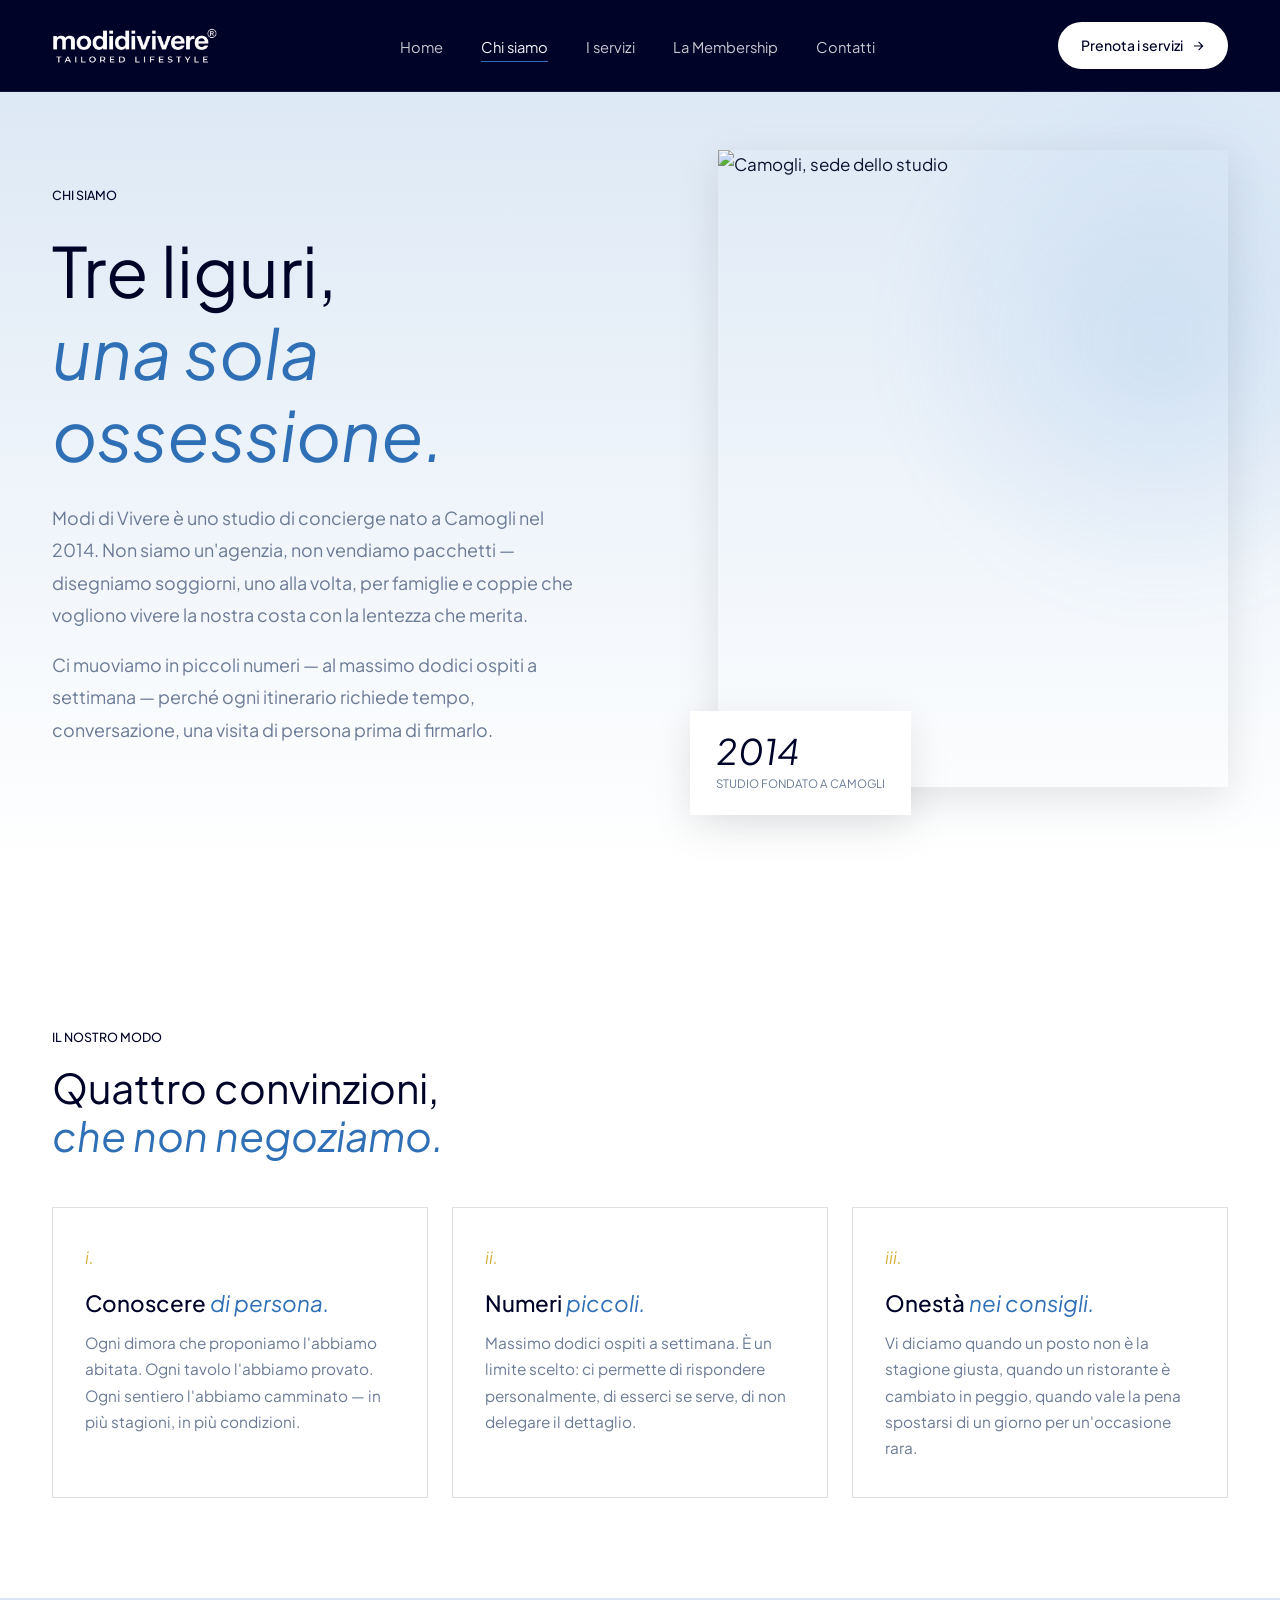
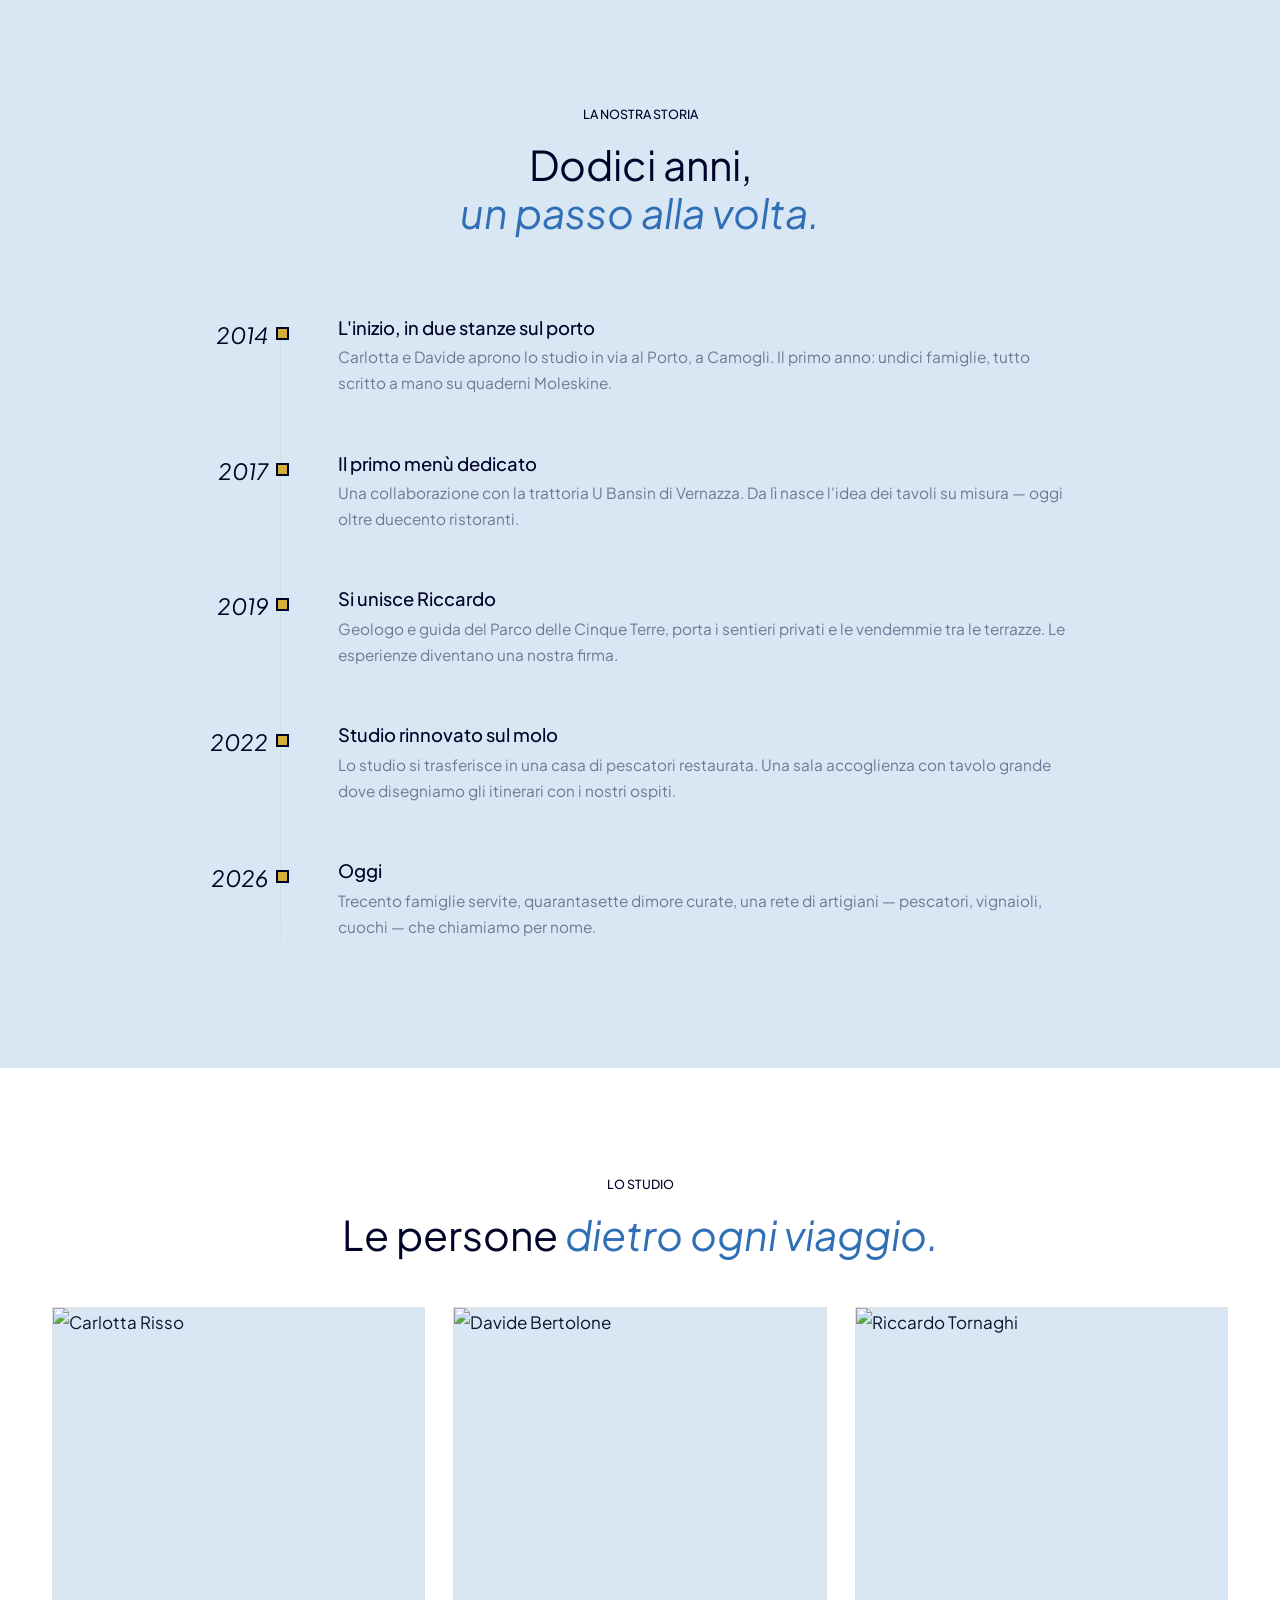
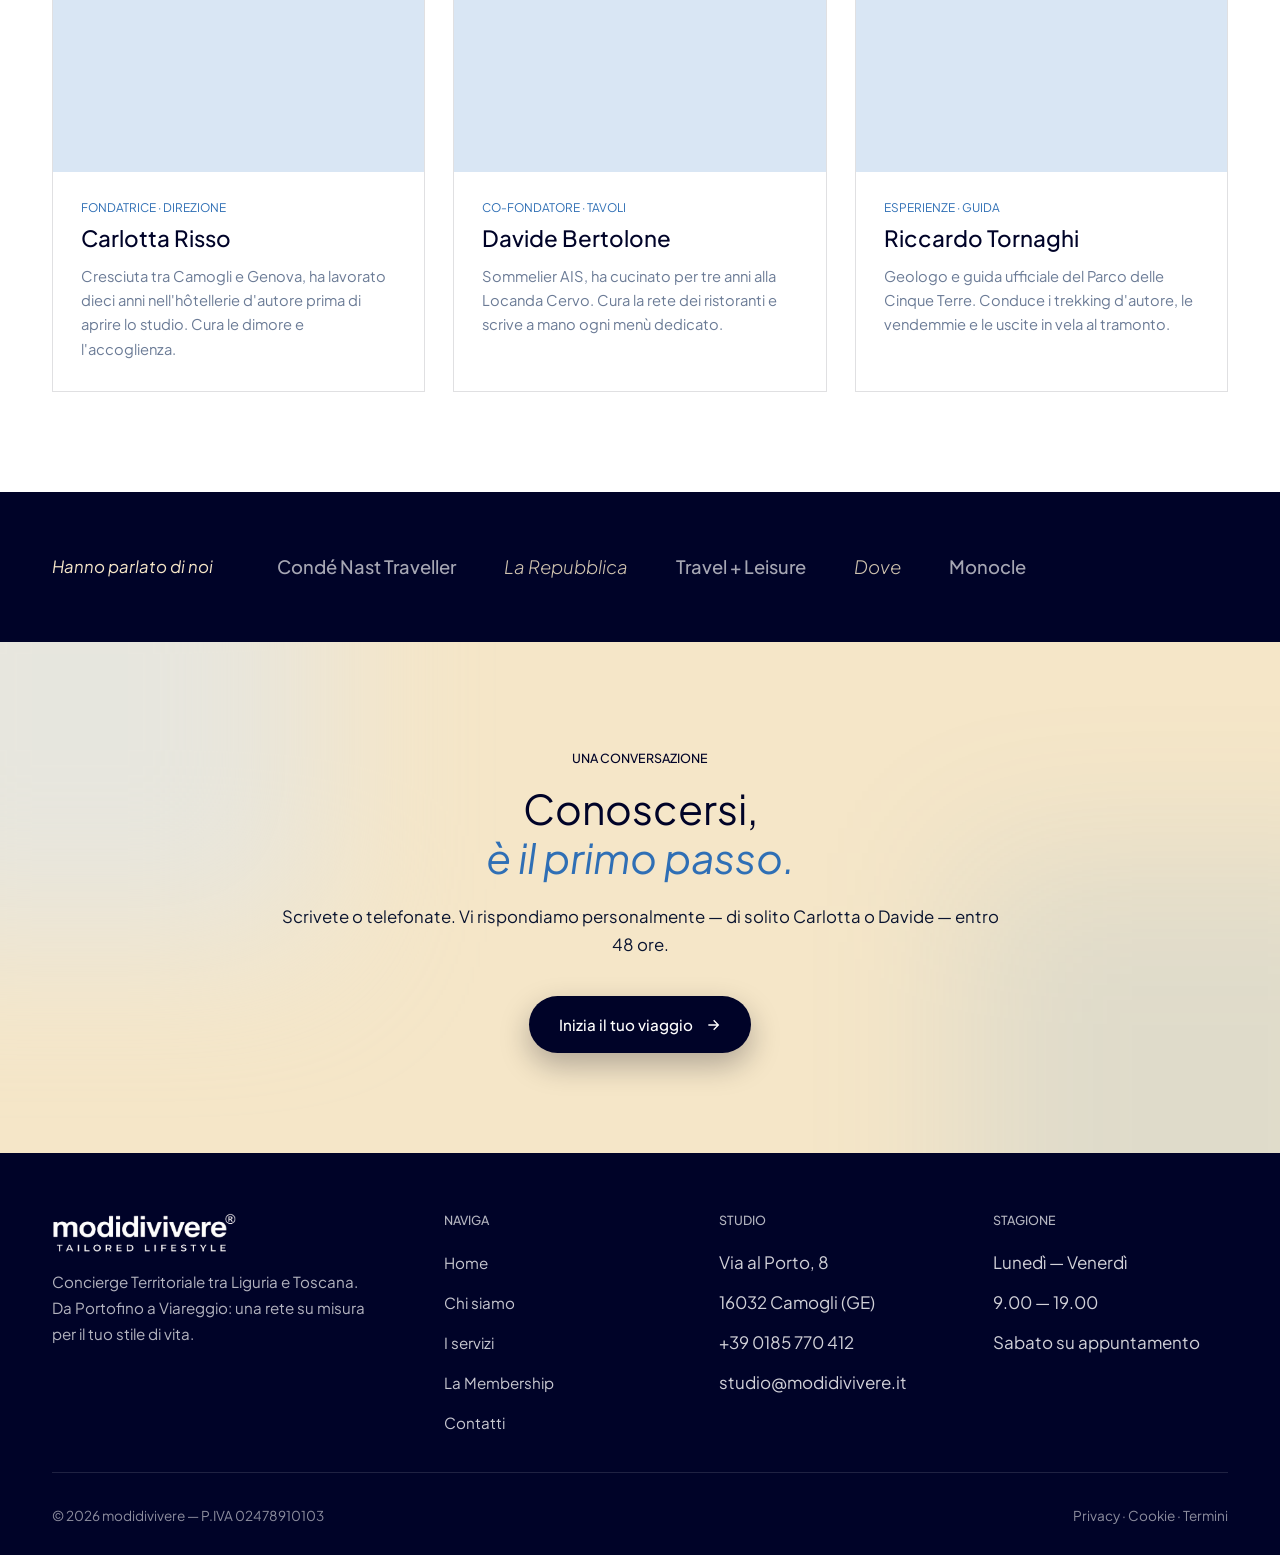
==== commit d86a53bd: "Home e pagine interne: Terre pulita, booking centrato, accenti oro unificati Drop bundle font Avenir" ====
--- a/chi-siamo.html
+++ b/chi-siamo.html
@@ -4,6 +4,9 @@
 <meta charset="utf-8">
 <meta name="viewport" content="width=device-width, initial-scale=1">
 <title>Chi siamo — modidivivere</title>
+<link rel="preconnect" href="https://fonts.googleapis.com">
+<link rel="preconnect" href="https://fonts.gstatic.com" crossorigin>
+<link href="https://fonts.googleapis.com/css2?family=Plus+Jakarta+Sans:ital,wght@0,300;0,400;0,500;0,600;0,700;1,400;1,500&display=swap" rel="stylesheet">
 <link rel="stylesheet" href="styles.css">
 <style>
 /* —— Tweak modes — Stagione (palette/imagery) —— */
@@ -101,7 +104,7 @@
   position: absolute;
   top: 60px; right: -160px;
   width: 560px; height: 560px;
-  border-radius: 50%;
+  border-radius: 0;
   background: radial-gradient(circle, rgba(74,144,217,0.16) 0%, transparent 70%);
   filter: blur(20px);
 }
@@ -194,7 +197,7 @@
   font-family: var(--sans);
   font-style: italic;
   font-size: 1.05rem;
-  color: var(--sea);
+  color: var(--gold);
   margin-bottom: 18px;
 }
 .value-card h3 {
@@ -227,7 +230,7 @@
   position: absolute;
   left: 80px; top: 0; bottom: 0;
   width: 1px;
-  background: linear-gradient(to bottom, transparent, var(--sea) 8%, var(--sea) 92%, transparent);
+  background: linear-gradient(to bottom, transparent, rgba(212, 175, 55, 0.38) 8%, rgba(212, 175, 55, 0.38) 92%, transparent);
   opacity: 0.4;
 }
 .t-row {
@@ -250,8 +253,8 @@
   position: absolute;
   left: 76px; top: 38px;
   width: 9px; height: 9px;
-  border-radius: 50%;
-  background: var(--sand);
+  border-radius: 0;
+  background: var(--gold);
   border: 2px solid var(--navy);
   z-index: 1;
 }
@@ -373,7 +376,7 @@
   content: '';
   position: absolute;
   width: 480px; height: 480px;
-  border-radius: 50%;
+  border-radius: 0;
   filter: blur(80px);
   opacity: 0.5;
   z-index: 0;
--- a/styles.css
+++ b/styles.css
@@ -1,104 +1,24 @@
 /* Modi di Vivere — shared styles */
-
-/* Avenir Next (locale — cartella font/, file AvenirNextCyr*) */
-@font-face {
-  font-family: 'Avenir Next';
-  src: url('font/AvenirNextCyr-Light.woff2') format('woff2'),
-       url('font/AvenirNextCyr-Light.woff') format('woff');
-  font-weight: 300;
-  font-style: normal;
-  font-display: swap;
-}
-@font-face {
-  font-family: 'Avenir Next';
-  src: url('font/AvenirNextCyr-LightItalic.woff2') format('woff2'),
-       url('font/AvenirNextCyr-LightItalic.woff') format('woff');
-  font-weight: 300;
-  font-style: italic;
-  font-display: swap;
-}
-@font-face {
-  font-family: 'Avenir Next';
-  src: url('font/AvenirNextCyr-Regular.woff2') format('woff2'),
-       url('font/AvenirNextCyr-Regular.woff') format('woff');
-  font-weight: 400;
-  font-style: normal;
-  font-display: swap;
-}
-@font-face {
-  font-family: 'Avenir Next';
-  src: url('font/AvenirNextCyr-Italic.woff2') format('woff2'),
-       url('font/AvenirNextCyr-Italic.woff') format('woff');
-  font-weight: 400;
-  font-style: italic;
-  font-display: swap;
-}
-@font-face {
-  font-family: 'Avenir Next';
-  src: url('font/AvenirNextCyr-Medium.woff2') format('woff2'),
-       url('font/AvenirNextCyr-Medium.woff') format('woff');
-  font-weight: 500;
-  font-style: normal;
-  font-display: swap;
-}
-@font-face {
-  font-family: 'Avenir Next';
-  src: url('font/AvenirNextCyr-MediumItalic.woff2') format('woff2'),
-       url('font/AvenirNextCyr-MediumItalic.woff') format('woff');
-  font-weight: 500;
-  font-style: italic;
-  font-display: swap;
-}
-@font-face {
-  font-family: 'Avenir Next';
-  src: url('font/AvenirNextCyr-Demi.woff2') format('woff2'),
-       url('font/AvenirNextCyr-Demi.woff') format('woff');
-  font-weight: 600;
-  font-style: normal;
-  font-display: swap;
-}
-@font-face {
-  font-family: 'Avenir Next';
-  src: url('font/AvenirNextCyr-DemiItalic.woff2') format('woff2'),
-       url('font/AvenirNextCyr-DemiItalic.woff') format('woff');
-  font-weight: 600;
-  font-style: italic;
-  font-display: swap;
-}
-@font-face {
-  font-family: 'Avenir Next';
-  src: url('font/AvenirNextCyr-Bold.woff2') format('woff2'),
-       url('font/AvenirNextCyr-Bold.woff') format('woff');
-  font-weight: 700;
-  font-style: normal;
-  font-display: swap;
-}
-@font-face {
-  font-family: 'Avenir Next';
-  src: url('font/AvenirNextCyr-BoldItalic.woff2') format('woff2'),
-       url('font/AvenirNextCyr-BoldItalic.woff') format('woff');
-  font-weight: 700;
-  font-style: italic;
-  font-display: swap;
-}
+/* Corpo e titoli: Plus Jakarta Sans (Google Fonts, link negli HTML) */
 
 :root {
   --white: #FFFFFF;
   --sky: #D9E6F4;
   --sea: #2F6FB5;
-  --navy: rgb(0, 3, 20);
+  --navy: rgb(0, 3, 40);
   --navy-soft: rgb(45, 58, 95);
   --sand: #F5E6C8;
   --sand-deep: #E8D4A8;
+  --gold: #d4af37;
   --ink: #0a1430;
   --muted: #6B7B96;
   --line: rgba(0, 3, 20, 0.12);
   --shadow-sm: 0 2px 12px rgba(0, 3, 20, 0.06);
   --shadow-md: 0 12px 40px rgba(0, 3, 20, 0.10);
   --shadow-lg: 0 24px 64px rgba(0, 3, 20, 0.16);
-  --radius: 14px;
-  --radius-lg: 22px;
-  --sans: 'Avenir Next', system-ui, -apple-system, 'Helvetica Neue', sans-serif;
+  --radius: 0;
+  --radius-lg: 0;
+  --sans: 'Plus Jakarta Sans', system-ui, -apple-system, 'Helvetica Neue', sans-serif;
   --container: 1240px;
   /* Titoli di sezione (h2) — stesso clamp ovunque */
   --section-heading-size: clamp(1.8rem, 3.2vw, 2.8rem);
@@ -153,7 +73,7 @@
   font-weight: 500;
   letter-spacing: 0;
   text-transform: uppercase;
-  color: var(--sea);
+  color: var(--navy);
 }
 
 .container {
@@ -168,6 +88,10 @@
   margin: 0 auto;
   padding: 0 32px;
   width: 100%;
+}
+
+.uppercase {
+  text-transform: uppercase;
 }
 
 /* ——— Navigation ——— */
@@ -248,6 +172,11 @@
 }
 .nav-links a.active { color: rgba(255, 255, 255, 0.95); }
 
+/* Voce “Prenota i servizi” nel menu hamburger (mobile); iniettata da app.js */
+.nav-links > li.nav-cta-mobile {
+  display: none;
+}
+
 .nav-cta {
   display: inline-flex;
   align-items: center;
@@ -276,7 +205,7 @@
   cursor: pointer;
   color: rgba(255, 255, 255, 0.92);
   width: 40px; height: 40px;
-  border-radius: 8px;
+  border-radius: 0;
   align-items: center;
   justify-content: center;
   transition: background 0.2s ease;
@@ -418,6 +347,26 @@
   line-height: 1.7;
 }
 
+/* Intro sezione: blocchi kicker + titolo (+ testo) centrati, riusabile ovunque */
+.section-intro {
+  max-width: 760px;
+  margin-inline: auto;
+  margin-bottom: 56px;
+  text-align: center;
+}
+
+.section-intro .kicker {
+  margin-bottom: 14px;
+}
+
+.section-intro--wide {
+  max-width: 880px;
+}
+
+.section-intro--spacious {
+  margin-bottom: 64px;
+}
+
 /* ——— Image placeholder framing ——— */
 .img-frame {
   position: relative;
@@ -448,18 +397,6 @@
 .closing-inner--narrow {
   max-width: 720px;
 }
-.closing .kicker {
-  color: var(--sea);
-  font-size: 0.78rem;
-  letter-spacing: 0;
-  text-transform: uppercase;
-  font-weight: 500;
-}
-.closing h2 em {
-  font-style: italic;
-  color: var(--sea);
-  font-weight: 400;
-}
 .closing p {
   color: var(--muted);
   font-size: 1.05rem;
@@ -472,7 +409,7 @@
   margin-bottom: 32px;
 }
 .hero .sub.hero-tagline-accent {
-  color: #d4af37;
+  color: var(--gold);
   text-transform: uppercase;
   font-style: normal;
   font-weight: 600;
@@ -505,7 +442,7 @@
 
 /* Kicker variants (reuse with .kicker where needed) */
 .kicker--accent {
-  color: var(--sea);
+  color: var(--navy);
   font-size: 0.78rem;
   letter-spacing: 0;
   text-transform: uppercase;
@@ -516,6 +453,27 @@
   margin-bottom: 14px;
 }
 
+/* Kicker con animazione reveal: oro, lineette, layout — indipendente da .center */
+span.kicker.reveal {
+  display: inline-flex;
+  align-items: center;
+  justify-content: center;
+  gap: 14px;
+  color: var(--gold);
+  font-weight: 600;
+  font-size: calc(0.78rem + 2px);
+  letter-spacing: 0;
+  text-transform: uppercase;
+}
+
+span.kicker.reveal::before,
+span.kicker.reveal::after {
+  content: '';
+  flex-shrink: 0;
+  width: 38px;
+  height: 1px;
+  background: var(--gold);
+}
 /* ——— Membership login ——— */
 .login-help {
   font-size: 0.88rem;
@@ -557,7 +515,7 @@
   .nav-inner { padding: 0 22px; }
   .hero .meta-row { padding: 0 22px; }
   .nav-cta {
-    margin-left: auto;
+    display: none;
   }
   .menu-btn { display: flex; }
   .section-pad { padding: 72px 0; }
@@ -582,7 +540,7 @@
                 padding 0.38s ease;
   }
   .nav.menu-open .nav-links {
-    max-height: 480px;
+    max-height: 560px;
     opacity: 1;
     pointer-events: auto;
     padding: 12px 22px 24px;
@@ -601,6 +559,34 @@
   .nav-links a:hover,
   .nav-links a.active { color: var(--sand); }
   .nav-links a::after { display: none; }
+
+  .nav-links > li.nav-cta-mobile {
+    display: block;
+    margin-top: 8px;
+    padding-top: 8px;
+    border-top: 1px solid rgba(255, 255, 255, 0.12);
+    border-bottom: none;
+  }
+  .nav-links a.nav-mobile-cta {
+    display: flex;
+    align-items: center;
+    justify-content: center;
+    gap: 8px;
+    padding: 14px 22px;
+    margin: 0;
+    background: #fff;
+    color: var(--navy);
+    border-radius: 999px;
+    font-weight: 600;
+    font-size: 0.95rem;
+    text-align: center;
+    transition: background 0.2s ease, transform 0.2s ease, color 0.2s ease;
+  }
+  .nav-links a.nav-mobile-cta:hover {
+    background: var(--sand);
+    color: var(--navy);
+    transform: translateY(-1px);
+  }
 }
 @media (max-width: 520px) {
   .footer-grid { grid-template-columns: 1fr; }
